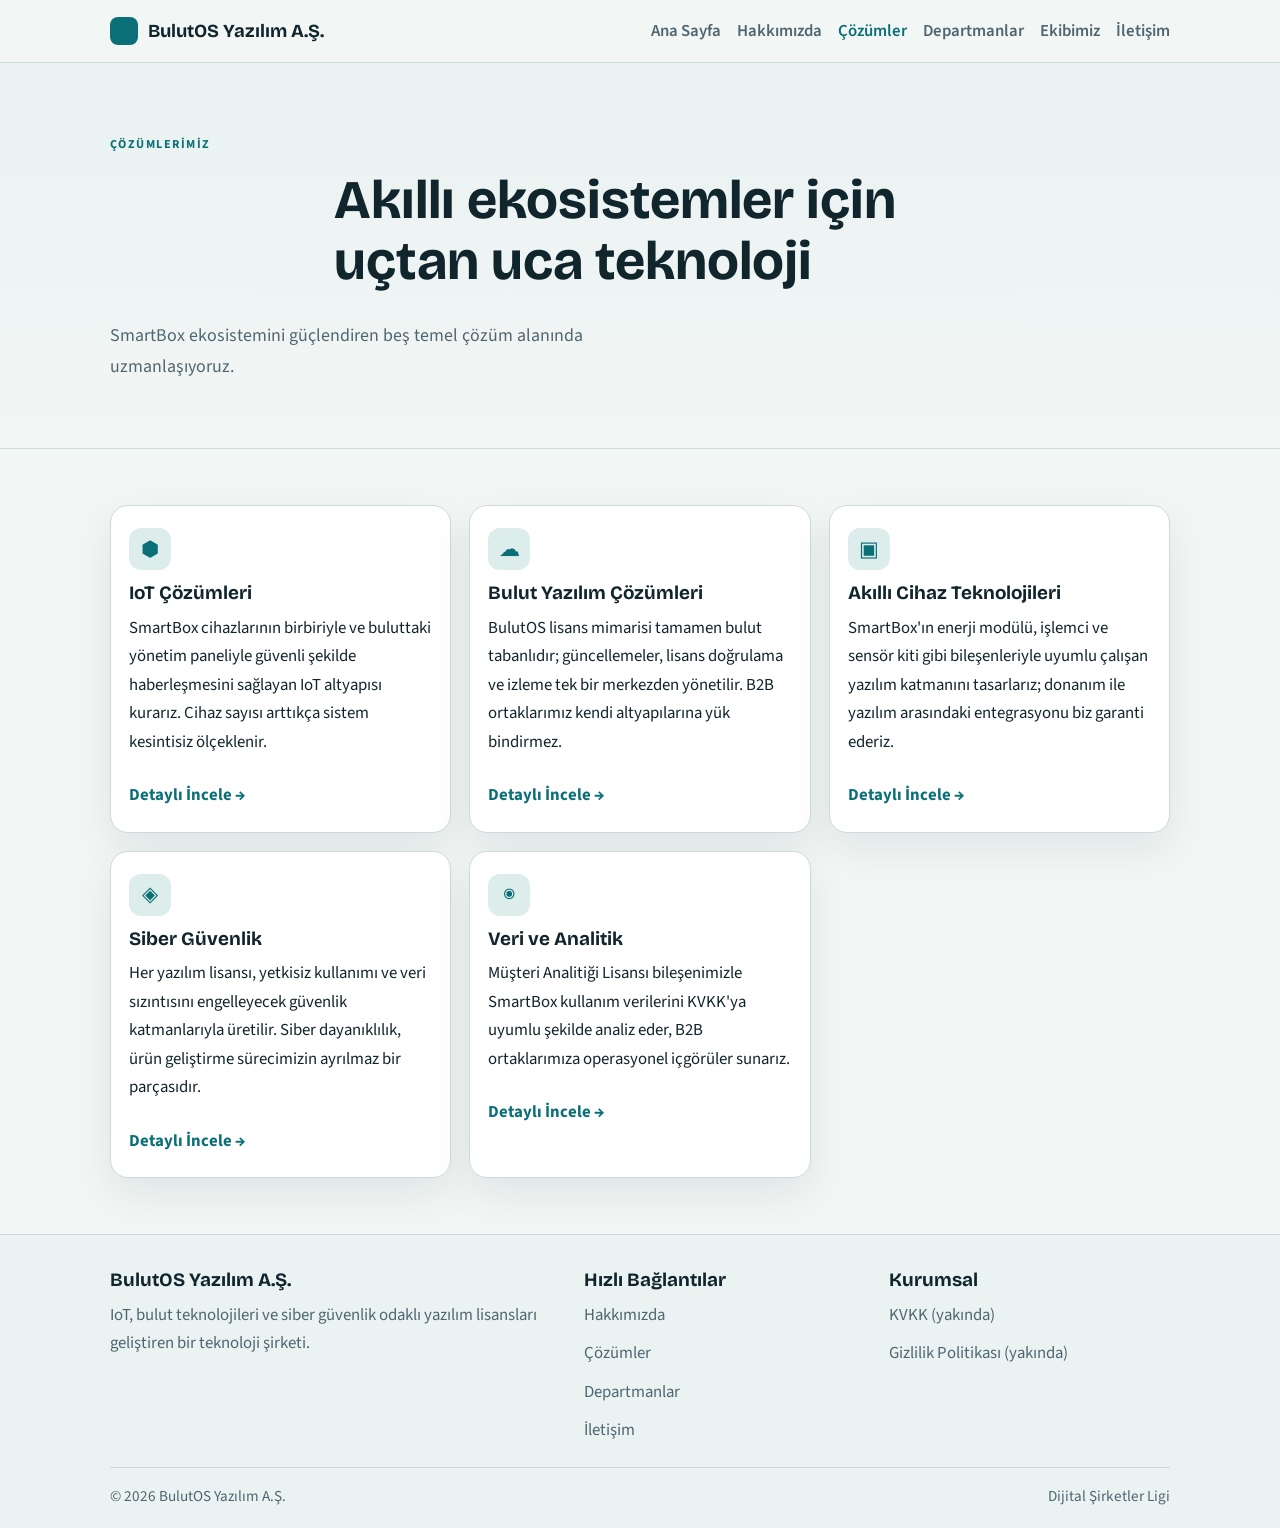
==== cozumler.html @ b8d219a8 "Coklu sayfa dosyalari eklendi" ====
<!DOCTYPE html>
<html lang="tr">
<head>
<meta charset="UTF-8">
<meta name="viewport" content="width=device-width, initial-scale=1">
<title>Çözümlerimiz — BulutOS Yazılım A.Ş.</title>
<link rel="icon" href="logo.png">
<link rel="preconnect" href="https://fonts.googleapis.com">
<link rel="preconnect" href="https://fonts.gstatic.com" crossorigin>
<link href="https://fonts.googleapis.com/css2?family=Bricolage+Grotesque:wght@600;700&family=Source+Sans+3:wght@400;600&display=swap" rel="stylesheet">
<link rel="stylesheet" href="style.css">
</head>
<body>
<header>
  <div class="wrap">
    <a class="logo" href="index.html"><img src="logo.png" alt="BulutOS logosu">BulutOS Yazılım A.Ş.</a>
    <nav class="main" id="mainNav" aria-label="Ana menü">
      <a href="index.html">Ana Sayfa</a>
      <a href="hakkimizda.html">Hakkımızda</a>
      <a href="cozumler.html" class="active">Çözümler</a>
      <a href="departmanlar.html">Departmanlar</a>
      <a href="ekip.html">Ekibimiz</a>
      <a href="iletisim.html">İletişim</a>
    </nav>
    <button class="burger" id="burgerBtn" aria-label="Menüyü aç" aria-expanded="false" aria-controls="mainNav">
      <span></span><span></span><span></span>
    </button>
  </div>
</header>

<main>
  <section class="page-hero">
    <div class="wrap">
      <p class="eyebrow">Çözümlerimiz</p>
      <h1>Akıllı ekosistemler için uçtan uca teknoloji</h1>
      <p class="section-intro">SmartBox ekosistemini güçlendiren beş temel çözüm alanında uzmanlaşıyoruz.</p>
    </div>
  </section>

  <section>
    <div class="wrap">
      <div class="grid grid-3">
        <div class="card">
          <div class="icon">⬢</div>
          <h3>IoT Çözümleri</h3>
          <p>SmartBox cihazlarının birbiriyle ve buluttaki yönetim paneliyle güvenli şekilde haberleşmesini sağlayan IoT altyapısı kurarız. Cihaz sayısı arttıkça sistem kesintisiz ölçeklenir.</p>
          <a class="more" href="iletisim.html">Detaylı İncele →</a>
        </div>
        <div class="card">
          <div class="icon">☁</div>
          <h3>Bulut Yazılım Çözümleri</h3>
          <p>BulutOS lisans mimarisi tamamen bulut tabanlıdır; güncellemeler, lisans doğrulama ve izleme tek bir merkezden yönetilir. B2B ortaklarımız kendi altyapılarına yük bindirmez.</p>
          <a class="more" href="iletisim.html">Detaylı İncele →</a>
        </div>
        <div class="card">
          <div class="icon">▣</div>
          <h3>Akıllı Cihaz Teknolojileri</h3>
          <p>SmartBox'ın enerji modülü, işlemci ve sensör kiti gibi bileşenleriyle uyumlu çalışan yazılım katmanını tasarlarız; donanım ile yazılım arasındaki entegrasyonu biz garanti ederiz.</p>
          <a class="more" href="iletisim.html">Detaylı İncele →</a>
        </div>
        <div class="card">
          <div class="icon">◈</div>
          <h3>Siber Güvenlik</h3>
          <p>Her yazılım lisansı, yetkisiz kullanımı ve veri sızıntısını engelleyecek güvenlik katmanlarıyla üretilir. Siber dayanıklılık, ürün geliştirme sürecimizin ayrılmaz bir parçasıdır.</p>
          <a class="more" href="iletisim.html">Detaylı İncele →</a>
        </div>
        <div class="card">
          <div class="icon">◉</div>
          <h3>Veri ve Analitik</h3>
          <p>Müşteri Analitiği Lisansı bileşenimizle SmartBox kullanım verilerini KVKK'ya uyumlu şekilde analiz eder, B2B ortaklarımıza operasyonel içgörüler sunarız.</p>
          <a class="more" href="iletisim.html">Detaylı İncele →</a>
        </div>
      </div>
    </div>
  </section>
</main>

<footer>
  <div class="wrap">
    <div class="foot-grid">
      <div>
        <h3>BulutOS Yazılım A.Ş.</h3>
        <p>IoT, bulut teknolojileri ve siber güvenlik odaklı yazılım lisansları geliştiren bir teknoloji şirketi.</p>
      </div>
      <div>
        <h3>Hızlı Bağlantılar</h3>
        <ul>
          <li><a href="hakkimizda.html">Hakkımızda</a></li>
          <li><a href="cozumler.html">Çözümler</a></li>
          <li><a href="departmanlar.html">Departmanlar</a></li>
          <li><a href="iletisim.html">İletişim</a></li>
        </ul>
      </div>
      <div>
        <h3>Kurumsal</h3>
        <ul>
          <li>KVKK (yakında)</li>
          <li>Gizlilik Politikası (yakında)</li>
        </ul>
      </div>
    </div>
    <div class="foot-bottom">
      <span>© 2026 BulutOS Yazılım A.Ş.</span>
      <span>Dijital Şirketler Ligi</span>
    </div>
  </div>
</footer>
<script src="script.js"></script>
</body>
</html>
---- style.css ----
:root {
  --paper: #f2f6f5;
  --ink: #11252d;
  --muted: #4f6670;
  --line: #cedad9;
  --teal: #0b6f78;
  --teal-soft: #dcedeb;
  --amber: #d9861a;
  --white: #ffffff;
  --shadow: 0 16px 40px rgba(17, 37, 45, 0.08);
  --head: "Bricolage Grotesque", "Trebuchet MS", sans-serif;
  --body: "Source Sans 3", "Segoe UI", Arial, sans-serif;
}

* { box-sizing: border-box; }
html { scroll-behavior: smooth; scroll-padding-top: 90px; }
body {
  margin: 0;
  background: var(--paper);
  color: var(--ink);
  font: 1.05rem/1.7 var(--body);
}
img { max-width: 100%; display: block; }
a { color: var(--teal); }
button, input, textarea, select { font: inherit; }
:focus-visible {
  outline: 3px solid var(--amber);
  outline-offset: 3px;
}

.wrap {
  max-width: 1100px;
  margin: 0 auto;
  padding: 0 20px;
}

header {
  position: sticky;
  top: 0;
  z-index: 20;
  background: rgba(242, 246, 245, 0.92);
  backdrop-filter: blur(10px);
  border-bottom: 1px solid var(--line);
}
header .wrap {
  min-height: 62px;
  display: flex;
  align-items: center;
  justify-content: space-between;
  gap: 14px;
}

.logo {
  display: inline-flex;
  align-items: center;
  gap: 10px;
  font: 700 1.15rem/1 var(--head);
  color: var(--ink);
  text-decoration: none;
}
.logo img {
  width: 28px;
  height: 28px;
  border-radius: 8px;
}

.main {
  display: flex;
  align-items: center;
  flex-wrap: wrap;
  gap: 16px;
}
.main a {
  text-decoration: none;
  color: var(--muted);
  font-weight: 600;
  transition: color .2s ease;
}
.main a:hover,
.main a.active {
  color: var(--teal);
}

.burger {
  display: none;
  width: 46px;
  height: 46px;
  border: 1px solid var(--line);
  border-radius: 12px;
  background: var(--white);
  padding: 10px 8px;
  cursor: pointer;
}
.burger span {
  display: block;
  width: 100%;
  height: 2px;
  background: var(--ink);
  margin: 5px 0;
  border-radius: 999px;
}

main { overflow: hidden; }
section {
  padding: 56px 0;
  border-top: 1px solid var(--line);
}
.hero {
  border-top: 0;
  text-align: center;
  padding: 54px 0 48px;
}
.hero-logo {
  width: 72px;
  height: 72px;
  margin: 0 auto 20px;
  border-radius: 18px;
}
.page-hero {
  padding: 72px 0 48px;
  border-top: 0;
  background: linear-gradient(180deg, rgba(220, 237, 235, 0.4), rgba(242, 246, 245, 0));
}
.eyebrow {
  margin: 0 0 14px;
  color: var(--teal);
  font-weight: 700;
  letter-spacing: 0.12em;
  text-transform: uppercase;
  font-size: 0.76rem;
}

h1, h2, h3 {
  margin: 0 0 0.55em;
  line-height: 1.12;
  font-family: var(--head);
}
h1 {
  font-size: clamp(2.2rem, 5vw, 3.4rem);
  max-width: 18ch;
  margin-inline: auto;
}
h2 {
  font-size: clamp(1.7rem, 2.7vw, 2.4rem);
}
h3 {
  font-size: 1.18rem;
}
p {
  margin: 0 0 1em;
  max-width: 70ch;
}
.lead {
  font-size: 1.2rem;
  color: var(--muted);
  max-width: 620px;
  margin: 0 auto 1.5em;
}
.section-intro {
  font-size: 1.12rem;
  max-width: 62ch;
  color: var(--muted);
}
.btn-row {
  display: flex;
  gap: 14px;
  justify-content: center;
  flex-wrap: wrap;
}
.btn {
  display: inline-flex;
  align-items: center;
  justify-content: center;
  min-height: 48px;
  padding: 0 22px;
  border-radius: 999px;
  text-decoration: none;
  font-weight: 700;
  border: 1px solid transparent;
}
.btn-primary {
  background: var(--teal);
  color: var(--white);
}
.btn-ghost {
  background: transparent;
  border-color: var(--line);
  color: var(--ink);
}

.grid {
  display: grid;
  gap: 18px;
}
.grid-4 {
  grid-template-columns: repeat(4, minmax(0, 1fr));
}
.grid-3 {
  grid-template-columns: repeat(3, minmax(0, 1fr));
}
.card {
  background: var(--white);
  border: 1px solid var(--line);
  border-radius: 18px;
  box-shadow: var(--shadow);
  padding: 22px 18px;
}
.icon {
  width: 42px;
  height: 42px;
  border-radius: 12px;
  display: grid;
  place-items: center;
  background: var(--teal-soft);
  color: var(--teal);
  font-size: 1.3rem;
  margin-bottom: 12px;
}
.more {
  display: inline-block;
  margin-top: 8px;
  font-weight: 700;
  text-decoration: none;
}
.values {
  margin-top: 26px;
  display: grid;
  grid-template-columns: repeat(2, minmax(0, 1fr));
  gap: 18px;
}
.values > div {
  background: var(--white);
  border: 1px solid var(--line);
  border-radius: 18px;
  padding: 22px 18px;
  box-shadow: var(--shadow);
}
.team-placeholder {
  background: var(--white);
  border: 1px dashed var(--line);
  border-radius: 18px;
  color: var(--muted);
  font-size: 1.05rem;
  padding: 28px 22px;
}

.dept-card {
  padding: 20px 18px;
  display: flex;
  align-items: flex-end;
  justify-content: space-between;
  gap: 12px;
  min-height: 160px;
}
.meta { width: 100%; }
.mgr {
  margin: 0;
  color: var(--teal);
  font-weight: 700;
  font-size: 1.05rem;
}
.count {
  display: inline-flex;
  align-items: center;
  background: var(--teal-soft);
  color: var(--teal);
  padding: 8px 10px;
  border-radius: 999px;
  font-size: 0.84rem;
  font-weight: 700;
  white-space: nowrap;
}

.contact-wrap {
  display: grid;
  grid-template-columns: 1fr 1.25fr;
  gap: 22px;
}
.contact-info,
.contact {
  background: var(--white);
  border: 1px solid var(--line);
  border-radius: 18px;
  box-shadow: var(--shadow);
  padding: 22px 18px;
}
.contact-info p {
  margin: 0 0 16px;
  color: var(--ink);
}
.contact-info strong {
  display: block;
  margin-bottom: 4px;
  color: var(--teal);
}
.contact {
  display: grid;
  gap: 12px;
}
.contact label {
  font-weight: 700;
  color: var(--ink);
}
.contact input,
.contact textarea {
  width: 100%;
  border: 1px solid var(--line);
  border-radius: 12px;
  background: #f8fbfb;
  padding: 12px 14px;
  font: inherit;
  color: var(--ink);
}
.contact textarea {
  min-height: 150px;
  resize: vertical;
}
.form-note {
  margin: 0;
  color: var(--muted);
  font-size: 0.9rem;
}

footer {
  background: #eaf3f2;
  border-top: 1px solid var(--line);
  padding: 34px 0 18px;
}
.foot-grid {
  display: grid;
  grid-template-columns: 1.6fr 1fr 1fr;
  gap: 24px;
  margin-bottom: 22px;
}
.foot-grid h3 {
  margin-bottom: 10px;
}
.foot-grid p,
.foot-grid li,
.foot-grid a {
  color: var(--muted);
  text-decoration: none;
}
.foot-grid ul {
  list-style: none;
  padding: 0;
  margin: 0;
  display: grid;
  gap: 10px;
}
.foot-bottom {
  display: flex;
  justify-content: space-between;
  gap: 12px;
  padding-top: 16px;
  border-top: 1px solid var(--line);
  color: var(--muted);
  font-size: 0.95rem;
}

@media (max-width: 920px) {
  .grid-4,
  .grid-3,
  .contact-wrap {
    grid-template-columns: repeat(2, minmax(0, 1fr));
  }
  .foot-grid {
    grid-template-columns: 1fr 1fr;
  }
}

@media (max-width: 700px) {
  .burger {
    display: inline-block;
  }
  .main {
    position: absolute;
    top: 100%;
    left: 20px;
    right: 20px;
    display: none;
    flex-direction: column;
    align-items: flex-start;
    background: var(--white);
    border: 1px solid var(--line);
    border-radius: 14px;
    padding: 16px;
    box-shadow: var(--shadow);
  }
  .main.is-open {
    display: flex;
  }
  .grid-4,
  .grid-3,
  .contact-wrap,
  .values,
  .foot-grid {
    grid-template-columns: 1fr;
  }
  .foot-bottom {
    flex-direction: column;
  }
}

@media (prefers-reduced-motion: reduce) {
  html { scroll-behavior: auto; }
}
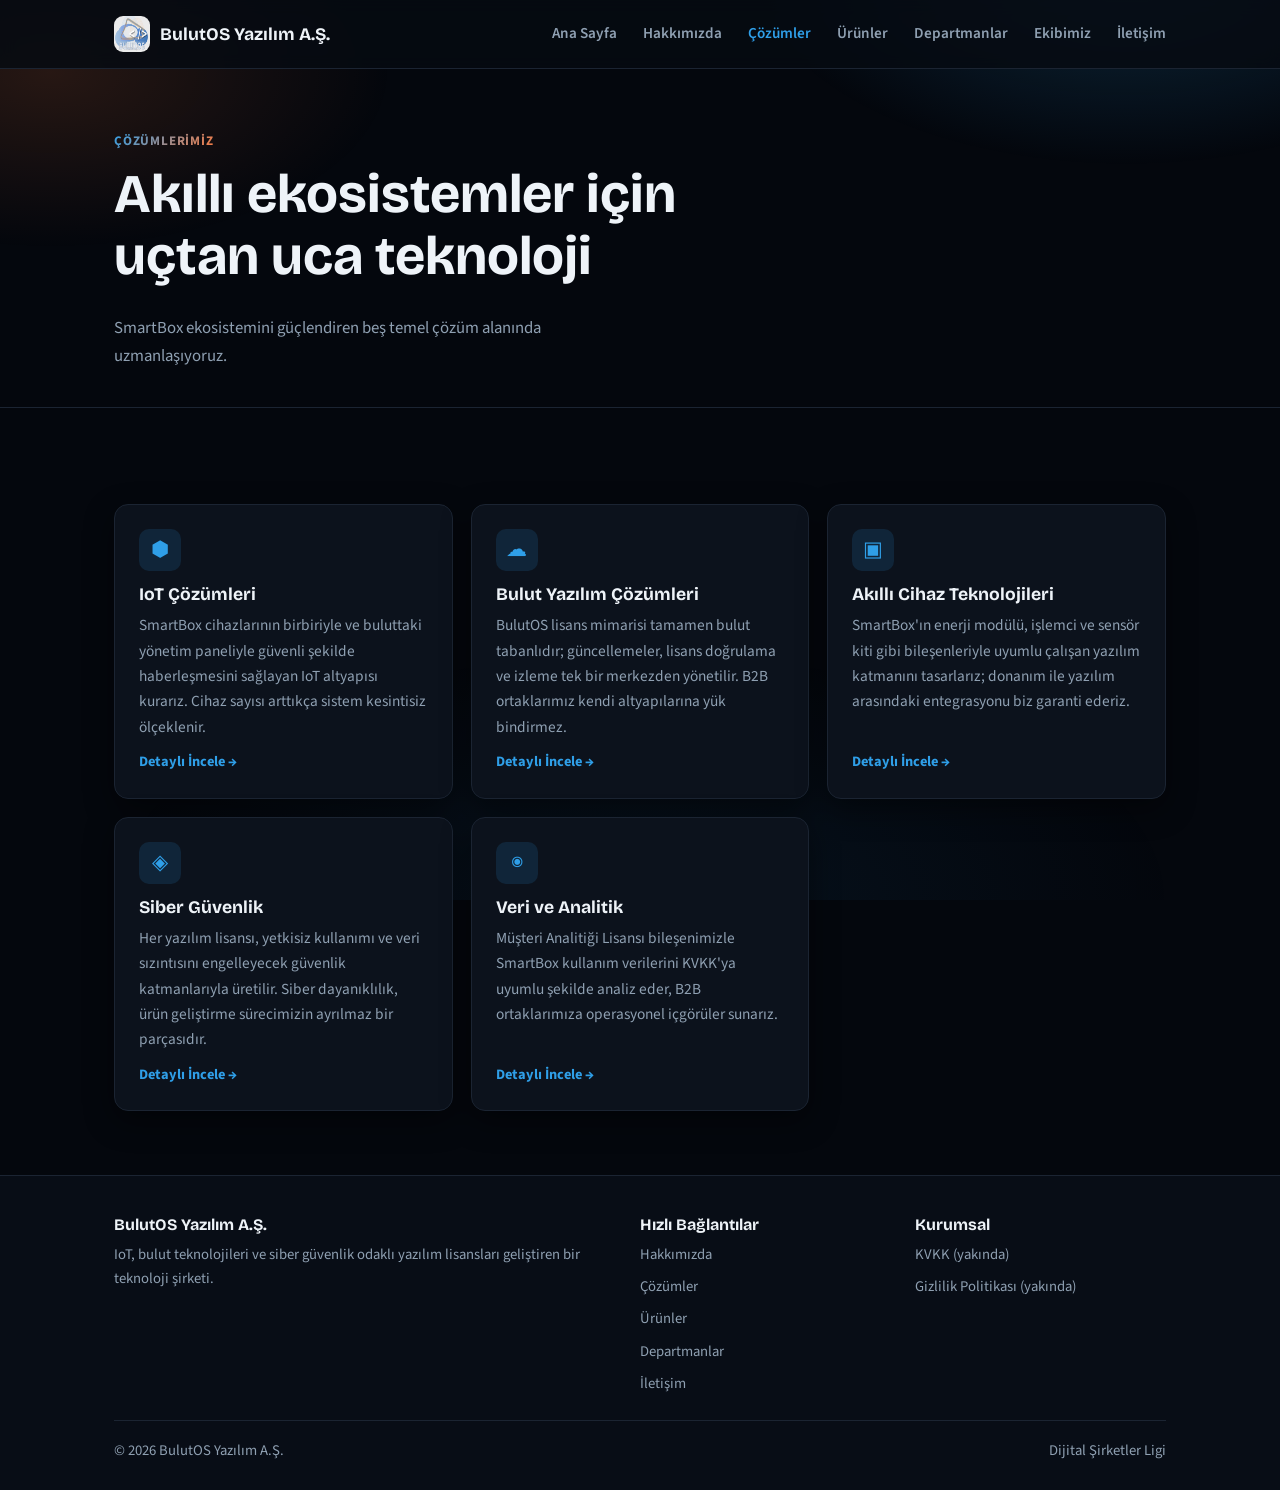
==== commit 388c1be3: "Coklu sayfa dosyalari eklendi" ====
--- a/cozumler.html
+++ b/cozumler.html
@@ -18,6 +18,7 @@
       <a href="index.html">Ana Sayfa</a>
       <a href="hakkimizda.html">Hakkımızda</a>
       <a href="cozumler.html" class="active">Çözümler</a>
+      <a href="urunler.html">Ürünler</a>
       <a href="departmanlar.html">Departmanlar</a>
       <a href="ekip.html">Ekibimiz</a>
       <a href="iletisim.html">İletişim</a>
@@ -87,6 +88,7 @@
         <ul>
           <li><a href="hakkimizda.html">Hakkımızda</a></li>
           <li><a href="cozumler.html">Çözümler</a></li>
+          <li><a href="urunler.html">Ürünler</a></li>
           <li><a href="departmanlar.html">Departmanlar</a></li>
           <li><a href="iletisim.html">İletişim</a></li>
         </ul>
--- a/style.css
+++ b/style.css
@@ -1,407 +1,131 @@
-:root {
-  --paper: #f2f6f5;
-  --ink: #11252d;
-  --muted: #4f6670;
-  --line: #cedad9;
-  --teal: #0b6f78;
-  --teal-soft: #dcedeb;
-  --amber: #d9861a;
-  --white: #ffffff;
-  --shadow: 0 16px 40px rgba(17, 37, 45, 0.08);
-  --head: "Bricolage Grotesque", "Trebuchet MS", sans-serif;
-  --body: "Source Sans 3", "Segoe UI", Arial, sans-serif;
+:root{
+  --bg:#04070d; --bg-soft:#080d16; --card:#0c121c; --line:#1b2432;
+  --ink:#eef3f8; --muted:#8fa0b2;
+  --blue:#2f9fe8; --orange:#ff7a3c;
+  --grad:linear-gradient(135deg,var(--blue),var(--orange));
+  --head:"Bricolage Grotesque","Trebuchet MS",sans-serif;
+  --body:"Source Sans 3","Segoe UI",Arial,sans-serif;
+  --shadow:0 10px 30px rgba(0,0,0,.45);
+}
+*{box-sizing:border-box}
+html{scroll-behavior:smooth}
+body{margin:0;background:var(--bg);color:var(--ink);font:1.05rem/1.65 var(--body)}
+a{color:var(--blue)}
+:focus-visible{outline:3px solid var(--orange);outline-offset:2px}
+.wrap{max-width:1100px;margin:0 auto;padding:0 24px}
+img,svg{max-width:100%}
+
+/* background glow */
+body::before{
+  content:"";position:fixed;inset:0;z-index:-1;
+  background:
+    radial-gradient(42% 32% at 88% -4%, rgba(47,159,232,.22), transparent 70%),
+    radial-gradient(38% 28% at 4% 8%, rgba(255,122,60,.14), transparent 70%),
+    radial-gradient(60% 40% at 50% 100%, rgba(47,159,232,.08), transparent 70%);
 }
 
-* { box-sizing: border-box; }
-html { scroll-behavior: smooth; scroll-padding-top: 90px; }
-body {
-  margin: 0;
-  background: var(--paper);
-  color: var(--ink);
-  font: 1.05rem/1.7 var(--body);
-}
-img { max-width: 100%; display: block; }
-a { color: var(--teal); }
-button, input, textarea, select { font: inherit; }
-:focus-visible {
-  outline: 3px solid var(--amber);
-  outline-offset: 3px;
+/* header */
+header{position:sticky;top:0;background:rgba(7,11,18,.85);backdrop-filter:blur(8px);border-bottom:1px solid var(--line);z-index:20}
+header .wrap{display:flex;align-items:center;justify-content:space-between;min-height:68px}
+.logo{display:flex;align-items:center;gap:10px;text-decoration:none;color:var(--ink);font:700 1.1rem var(--head)}
+.logo img{width:36px;height:36px;border-radius:9px;display:block}
+nav.main{display:flex;gap:26px}
+nav.main a{text-decoration:none;color:var(--muted);font-weight:600;font-size:.95rem;transition:color .15s}
+nav.main a:hover,nav.main a.active{color:var(--blue)}
+.burger{display:none;background:none;border:1px solid var(--line);border-radius:8px;width:42px;height:42px;cursor:pointer;flex-direction:column;align-items:center;justify-content:center;gap:4px}
+.burger span{display:block;width:20px;height:2px;background:var(--ink)}
+@media(max-width:860px){
+  nav.main{position:absolute;top:68px;left:0;right:0;background:var(--bg-soft);border-bottom:1px solid var(--line);flex-direction:column;padding:10px 24px 18px;gap:14px;display:none;box-shadow:var(--shadow)}
+  nav.main.open{display:flex}
+  .burger{display:flex}
 }
 
-.wrap {
-  max-width: 1100px;
-  margin: 0 auto;
-  padding: 0 20px;
+/* type & layout */
+h1,h2,h3{font-family:var(--head);line-height:1.15;margin:0 0 .5em}
+h1{font-size:clamp(2.1rem,5vw,3.4rem);max-width:19ch}
+h2{font-size:clamp(1.5rem,3vw,2.1rem)}
+h3{font-size:1.1rem}
+p{margin:0 0 1em;max-width:68ch}
+section{padding:64px 0;border-top:1px solid var(--line)}
+.page-hero{border-top:0;padding:58px 0 20px}
+.eyebrow{display:inline-block;background:var(--grad);-webkit-background-clip:text;background-clip:text;color:transparent;font-weight:700;font-size:.82rem;letter-spacing:.06em;text-transform:uppercase;margin-bottom:10px}
+.section-intro{max-width:62ch;color:var(--muted)}
+
+/* hero (home) */
+.hero{border-top:0;padding:90px 0 70px;text-align:left}
+.hero-logo{width:120px;height:120px;border-radius:26px;box-shadow:var(--shadow);margin-bottom:28px}
+.hero .lead{font-size:1.2rem;color:var(--muted);max-width:60ch}
+.btn-row{display:flex;gap:14px;flex-wrap:wrap;margin-top:28px}
+.btn{display:inline-block;padding:13px 24px;border-radius:9px;font-weight:700;text-decoration:none;font-size:.98rem;transition:transform .15s,box-shadow .15s;border:0;cursor:pointer}
+.btn-primary{background:var(--grad);color:#0a0e15;box-shadow:var(--shadow)}
+.btn-primary:hover{transform:translateY(-1px);filter:brightness(1.08)}
+.btn-ghost{background:transparent;color:var(--ink);border:1px solid var(--line)}
+.btn-ghost:hover{border-color:var(--blue);color:var(--blue)}
+
+/* cards grid */
+.grid{display:grid;gap:18px;margin-top:32px;align-items:stretch}
+.grid-2{grid-template-columns:repeat(2,1fr)}
+.grid-3{grid-template-columns:repeat(3,1fr)}
+.grid-4{grid-template-columns:repeat(4,1fr)}
+.card{background:var(--card);border:1px solid var(--line);border-radius:14px;padding:24px;box-shadow:var(--shadow);transition:transform .15s,border-color .15s;display:flex;flex-direction:column;height:100%}
+.card:hover{transform:translateY(-3px);border-color:var(--blue)}
+.icon{width:42px;height:42px;border-radius:10px;background:rgba(47,159,232,.14);color:var(--blue);display:flex;align-items:center;justify-content:center;font-size:1.3rem;margin-bottom:14px;flex:none}
+.card h3{margin-bottom:8px}
+.card p{font-size:.96rem;color:var(--muted);margin-bottom:10px;flex:1}
+.card .more,.card .tag{margin-top:auto}
+.card .more{font-size:.9rem;font-weight:700;text-decoration:none;align-self:flex-start}
+.tag{display:inline-block;background:rgba(47,159,232,.14);color:var(--blue);font-weight:700;font-size:.78rem;letter-spacing:.03em;text-transform:uppercase;padding:4px 10px;border-radius:999px;margin-bottom:12px;align-self:flex-start}
+
+/* values */
+.values{display:grid;grid-template-columns:repeat(4,1fr);gap:16px;margin-top:32px}
+.values div{border-left:3px solid var(--blue);padding-left:14px}
+.values h3{font-size:1rem;margin-bottom:4px}
+.values p{font-size:.93rem;color:var(--muted);margin:0}
+
+/* departments */
+.count{align-self:flex-start;flex:none;background:rgba(255,122,60,.14);color:var(--orange);font-weight:700;font-size:.82rem;padding:5px 10px;border-radius:999px;white-space:nowrap;margin-top:auto}
+
+/* team */
+.team-card{text-align:left}
+.avatar{width:52px;height:52px;border-radius:50%;background:var(--grad);color:#04070d;font-weight:700;font-size:1.1rem;display:flex;align-items:center;justify-content:center;margin-bottom:14px;flex:none}
+.team-card .roles{list-style:none;padding:0;margin:0;display:grid;gap:6px;font-size:.92rem;color:var(--muted)}
+.team-card .roles li::before{content:"— ";color:var(--blue)}
+.team-placeholder{background:var(--card);border:1px dashed var(--line);border-radius:14px;padding:34px;text-align:center;color:var(--muted);margin-top:28px}
+
+/* why us (home) */
+.why .grid-4 .card{background:rgba(255,255,255,.03)}
+
+/* contact */
+.contact-wrap{display:grid;grid-template-columns:1fr 1.3fr;gap:36px;margin-top:28px}
+.contact-info strong{display:block;font-size:.82rem;text-transform:uppercase;letter-spacing:.04em;color:var(--muted);margin-bottom:2px}
+form.contact{background:var(--card);border:1px solid var(--line);border-radius:14px;padding:26px;box-shadow:var(--shadow)}
+form.contact label{display:block;font-weight:600;font-size:.9rem;margin:14px 0 6px}
+form.contact label:first-child{margin-top:0}
+form.contact input,form.contact textarea{width:100%;padding:11px 12px;border:1px solid var(--line);border-radius:8px;font:inherit;background:var(--bg-soft);color:var(--ink)}
+form.contact textarea{min-height:110px;resize:vertical}
+form.contact .btn{margin-top:18px}
+.form-note{font-size:.82rem;color:var(--muted);margin-top:10px}
+
+/* footer */
+footer{border-top:1px solid var(--line);padding:40px 0 26px;color:var(--muted);font-size:.92rem;background:var(--bg-soft)}
+.foot-grid{display:grid;grid-template-columns:2fr 1fr 1fr;gap:24px;margin-bottom:24px}
+.foot-grid h3{font-size:1rem;color:var(--ink)}
+.foot-grid ul{list-style:none;padding:0;margin:0;display:grid;gap:8px}
+.foot-grid a{color:var(--muted);text-decoration:none;font-size:.92rem}
+.foot-grid a:hover{color:var(--blue)}
+.foot-bottom{border-top:1px solid var(--line);padding-top:18px;display:flex;justify-content:space-between;flex-wrap:wrap;gap:10px}
+
+@media(max-width:900px){
+  .grid-3,.grid-4{grid-template-columns:repeat(2,1fr)}
+  .values{grid-template-columns:repeat(2,1fr)}
+  .contact-wrap{grid-template-columns:1fr}
+  .foot-grid{grid-template-columns:1fr 1fr}
 }
-
-header {
-  position: sticky;
-  top: 0;
-  z-index: 20;
-  background: rgba(242, 246, 245, 0.92);
-  backdrop-filter: blur(10px);
-  border-bottom: 1px solid var(--line);
+@media(max-width:640px){
+  .grid-2{grid-template-columns:1fr}
 }
-header .wrap {
-  min-height: 62px;
-  display: flex;
-  align-items: center;
-  justify-content: space-between;
-  gap: 14px;
+@media(max-width:560px){
+  .grid-3,.grid-4,.values{grid-template-columns:1fr}
+  .foot-grid{grid-template-columns:1fr}
 }
-
-.logo {
-  display: inline-flex;
-  align-items: center;
-  gap: 10px;
-  font: 700 1.15rem/1 var(--head);
-  color: var(--ink);
-  text-decoration: none;
-}
-.logo img {
-  width: 28px;
-  height: 28px;
-  border-radius: 8px;
-}
-
-.main {
-  display: flex;
-  align-items: center;
-  flex-wrap: wrap;
-  gap: 16px;
-}
-.main a {
-  text-decoration: none;
-  color: var(--muted);
-  font-weight: 600;
-  transition: color .2s ease;
-}
-.main a:hover,
-.main a.active {
-  color: var(--teal);
-}
-
-.burger {
-  display: none;
-  width: 46px;
-  height: 46px;
-  border: 1px solid var(--line);
-  border-radius: 12px;
-  background: var(--white);
-  padding: 10px 8px;
-  cursor: pointer;
-}
-.burger span {
-  display: block;
-  width: 100%;
-  height: 2px;
-  background: var(--ink);
-  margin: 5px 0;
-  border-radius: 999px;
-}
-
-main { overflow: hidden; }
-section {
-  padding: 56px 0;
-  border-top: 1px solid var(--line);
-}
-.hero {
-  border-top: 0;
-  text-align: center;
-  padding: 54px 0 48px;
-}
-.hero-logo {
-  width: 72px;
-  height: 72px;
-  margin: 0 auto 20px;
-  border-radius: 18px;
-}
-.page-hero {
-  padding: 72px 0 48px;
-  border-top: 0;
-  background: linear-gradient(180deg, rgba(220, 237, 235, 0.4), rgba(242, 246, 245, 0));
-}
-.eyebrow {
-  margin: 0 0 14px;
-  color: var(--teal);
-  font-weight: 700;
-  letter-spacing: 0.12em;
-  text-transform: uppercase;
-  font-size: 0.76rem;
-}
-
-h1, h2, h3 {
-  margin: 0 0 0.55em;
-  line-height: 1.12;
-  font-family: var(--head);
-}
-h1 {
-  font-size: clamp(2.2rem, 5vw, 3.4rem);
-  max-width: 18ch;
-  margin-inline: auto;
-}
-h2 {
-  font-size: clamp(1.7rem, 2.7vw, 2.4rem);
-}
-h3 {
-  font-size: 1.18rem;
-}
-p {
-  margin: 0 0 1em;
-  max-width: 70ch;
-}
-.lead {
-  font-size: 1.2rem;
-  color: var(--muted);
-  max-width: 620px;
-  margin: 0 auto 1.5em;
-}
-.section-intro {
-  font-size: 1.12rem;
-  max-width: 62ch;
-  color: var(--muted);
-}
-.btn-row {
-  display: flex;
-  gap: 14px;
-  justify-content: center;
-  flex-wrap: wrap;
-}
-.btn {
-  display: inline-flex;
-  align-items: center;
-  justify-content: center;
-  min-height: 48px;
-  padding: 0 22px;
-  border-radius: 999px;
-  text-decoration: none;
-  font-weight: 700;
-  border: 1px solid transparent;
-}
-.btn-primary {
-  background: var(--teal);
-  color: var(--white);
-}
-.btn-ghost {
-  background: transparent;
-  border-color: var(--line);
-  color: var(--ink);
-}
-
-.grid {
-  display: grid;
-  gap: 18px;
-}
-.grid-4 {
-  grid-template-columns: repeat(4, minmax(0, 1fr));
-}
-.grid-3 {
-  grid-template-columns: repeat(3, minmax(0, 1fr));
-}
-.card {
-  background: var(--white);
-  border: 1px solid var(--line);
-  border-radius: 18px;
-  box-shadow: var(--shadow);
-  padding: 22px 18px;
-}
-.icon {
-  width: 42px;
-  height: 42px;
-  border-radius: 12px;
-  display: grid;
-  place-items: center;
-  background: var(--teal-soft);
-  color: var(--teal);
-  font-size: 1.3rem;
-  margin-bottom: 12px;
-}
-.more {
-  display: inline-block;
-  margin-top: 8px;
-  font-weight: 700;
-  text-decoration: none;
-}
-.values {
-  margin-top: 26px;
-  display: grid;
-  grid-template-columns: repeat(2, minmax(0, 1fr));
-  gap: 18px;
-}
-.values > div {
-  background: var(--white);
-  border: 1px solid var(--line);
-  border-radius: 18px;
-  padding: 22px 18px;
-  box-shadow: var(--shadow);
-}
-.team-placeholder {
-  background: var(--white);
-  border: 1px dashed var(--line);
-  border-radius: 18px;
-  color: var(--muted);
-  font-size: 1.05rem;
-  padding: 28px 22px;
-}
-
-.dept-card {
-  padding: 20px 18px;
-  display: flex;
-  align-items: flex-end;
-  justify-content: space-between;
-  gap: 12px;
-  min-height: 160px;
-}
-.meta { width: 100%; }
-.mgr {
-  margin: 0;
-  color: var(--teal);
-  font-weight: 700;
-  font-size: 1.05rem;
-}
-.count {
-  display: inline-flex;
-  align-items: center;
-  background: var(--teal-soft);
-  color: var(--teal);
-  padding: 8px 10px;
-  border-radius: 999px;
-  font-size: 0.84rem;
-  font-weight: 700;
-  white-space: nowrap;
-}
-
-.contact-wrap {
-  display: grid;
-  grid-template-columns: 1fr 1.25fr;
-  gap: 22px;
-}
-.contact-info,
-.contact {
-  background: var(--white);
-  border: 1px solid var(--line);
-  border-radius: 18px;
-  box-shadow: var(--shadow);
-  padding: 22px 18px;
-}
-.contact-info p {
-  margin: 0 0 16px;
-  color: var(--ink);
-}
-.contact-info strong {
-  display: block;
-  margin-bottom: 4px;
-  color: var(--teal);
-}
-.contact {
-  display: grid;
-  gap: 12px;
-}
-.contact label {
-  font-weight: 700;
-  color: var(--ink);
-}
-.contact input,
-.contact textarea {
-  width: 100%;
-  border: 1px solid var(--line);
-  border-radius: 12px;
-  background: #f8fbfb;
-  padding: 12px 14px;
-  font: inherit;
-  color: var(--ink);
-}
-.contact textarea {
-  min-height: 150px;
-  resize: vertical;
-}
-.form-note {
-  margin: 0;
-  color: var(--muted);
-  font-size: 0.9rem;
-}
-
-footer {
-  background: #eaf3f2;
-  border-top: 1px solid var(--line);
-  padding: 34px 0 18px;
-}
-.foot-grid {
-  display: grid;
-  grid-template-columns: 1.6fr 1fr 1fr;
-  gap: 24px;
-  margin-bottom: 22px;
-}
-.foot-grid h3 {
-  margin-bottom: 10px;
-}
-.foot-grid p,
-.foot-grid li,
-.foot-grid a {
-  color: var(--muted);
-  text-decoration: none;
-}
-.foot-grid ul {
-  list-style: none;
-  padding: 0;
-  margin: 0;
-  display: grid;
-  gap: 10px;
-}
-.foot-bottom {
-  display: flex;
-  justify-content: space-between;
-  gap: 12px;
-  padding-top: 16px;
-  border-top: 1px solid var(--line);
-  color: var(--muted);
-  font-size: 0.95rem;
-}
-
-@media (max-width: 920px) {
-  .grid-4,
-  .grid-3,
-  .contact-wrap {
-    grid-template-columns: repeat(2, minmax(0, 1fr));
-  }
-  .foot-grid {
-    grid-template-columns: 1fr 1fr;
-  }
-}
-
-@media (max-width: 700px) {
-  .burger {
-    display: inline-block;
-  }
-  .main {
-    position: absolute;
-    top: 100%;
-    left: 20px;
-    right: 20px;
-    display: none;
-    flex-direction: column;
-    align-items: flex-start;
-    background: var(--white);
-    border: 1px solid var(--line);
-    border-radius: 14px;
-    padding: 16px;
-    box-shadow: var(--shadow);
-  }
-  .main.is-open {
-    display: flex;
-  }
-  .grid-4,
-  .grid-3,
-  .contact-wrap,
-  .values,
-  .foot-grid {
-    grid-template-columns: 1fr;
-  }
-  .foot-bottom {
-    flex-direction: column;
-  }
-}
-
-@media (prefers-reduced-motion: reduce) {
-  html { scroll-behavior: auto; }
-}
+@media(prefers-reduced-motion:reduce){html{scroll-behavior:auto}.card{transition:none}}
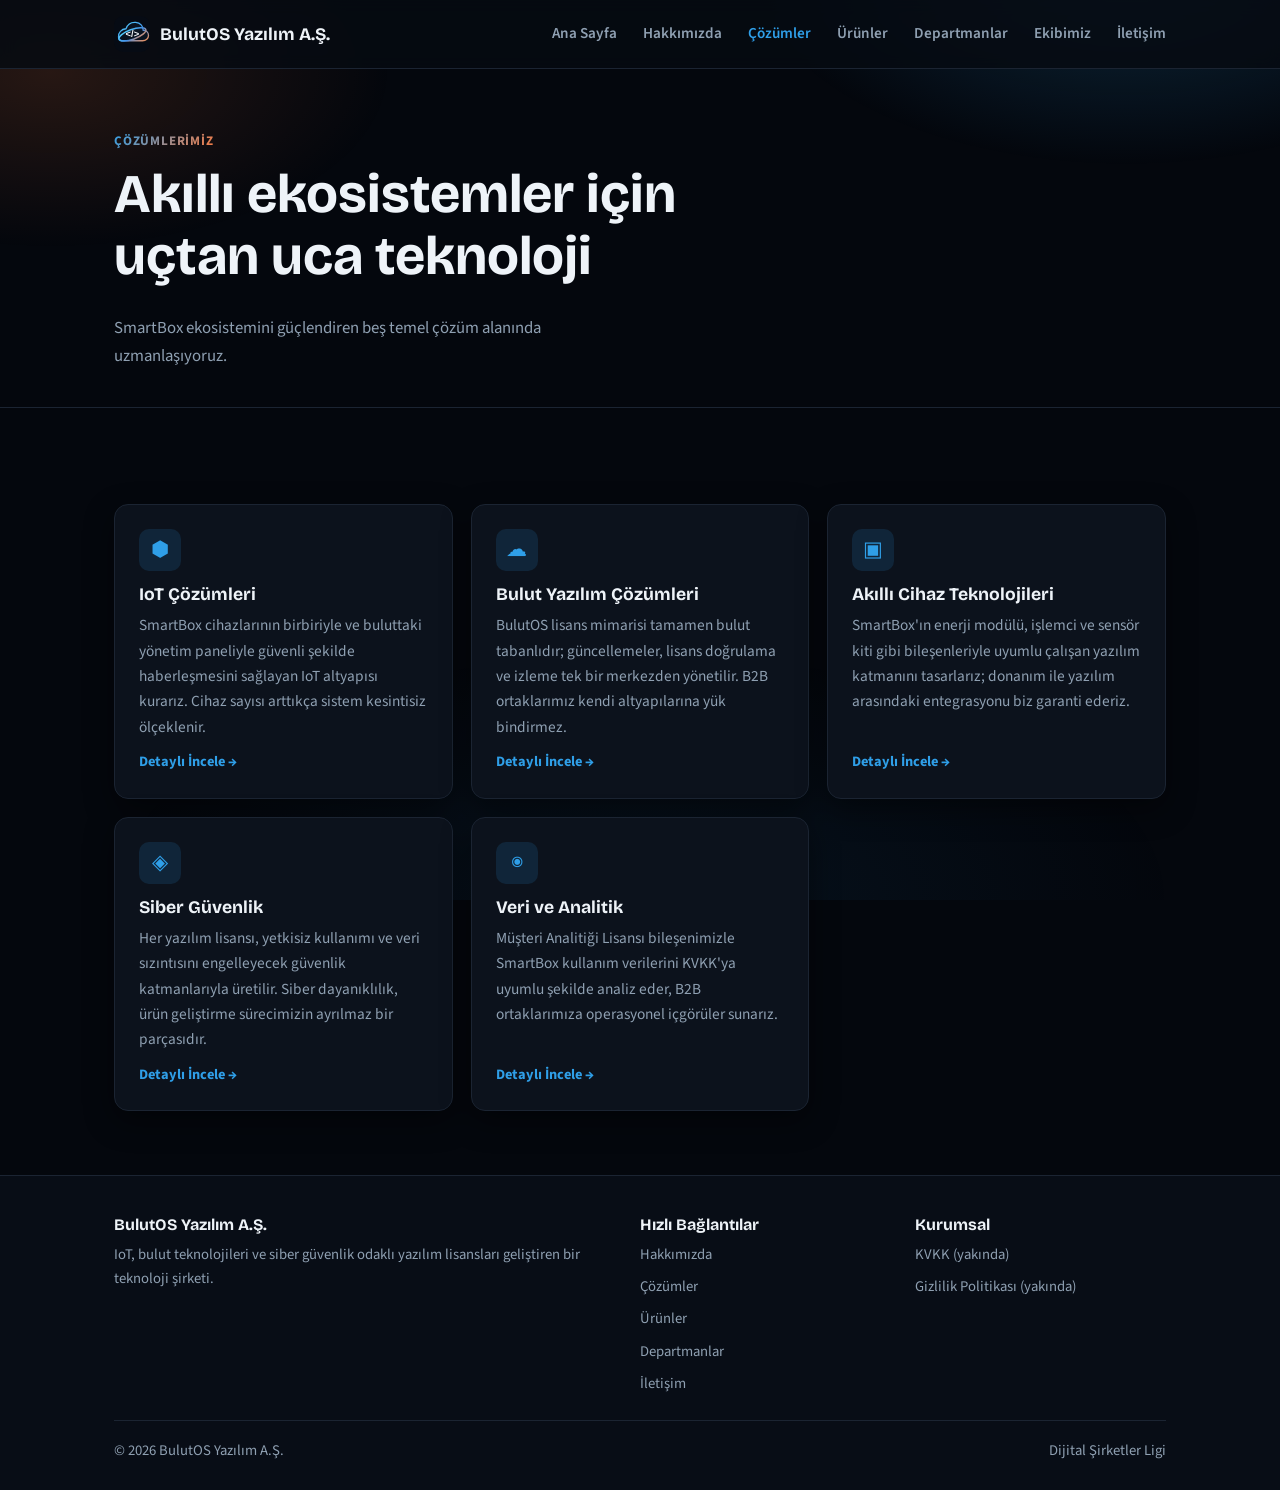
==== commit cf3bea15: "Logo görsellerini güncelle" ====
--- a/cozumler.html
+++ b/cozumler.html
@@ -4,7 +4,7 @@
 <meta charset="UTF-8">
 <meta name="viewport" content="width=device-width, initial-scale=1">
 <title>Çözümlerimiz — BulutOS Yazılım A.Ş.</title>
-<link rel="icon" href="logo.png">
+<link rel="icon" href="brand-mark.svg" type="image/svg+xml">
 <link rel="preconnect" href="https://fonts.googleapis.com">
 <link rel="preconnect" href="https://fonts.gstatic.com" crossorigin>
 <link href="https://fonts.googleapis.com/css2?family=Bricolage+Grotesque:wght@600;700&family=Source+Sans+3:wght@400;600&display=swap" rel="stylesheet">
@@ -13,7 +13,7 @@
 <body>
 <header>
   <div class="wrap">
-    <a class="logo" href="index.html"><img src="logo.png" alt="BulutOS logosu">BulutOS Yazılım A.Ş.</a>
+    <a class="logo" href="index.html"><img src="brand-mark.svg" alt="BulutOS logosu">BulutOS Yazılım A.Ş.</a>
     <nav class="main" id="mainNav" aria-label="Ana menü">
       <a href="index.html">Ana Sayfa</a>
       <a href="hakkimizda.html">Hakkımızda</a>
--- a/style.css
+++ b/style.css
@@ -7,17 +7,41 @@
   --body:"Source Sans 3","Segoe UI",Arial,sans-serif;
   --shadow:0 10px 30px rgba(0,0,0,.45);
 }
+
 *{box-sizing:border-box}
+
 html{scroll-behavior:smooth}
-body{margin:0;background:var(--bg);color:var(--ink);font:1.05rem/1.65 var(--body)}
+
+body{
+  margin:0;
+  background:var(--bg);
+  color:var(--ink);
+  font:1.05rem/1.65 var(--body)
+}
+
 a{color:var(--blue)}
-:focus-visible{outline:3px solid var(--orange);outline-offset:2px}
-.wrap{max-width:1100px;margin:0 auto;padding:0 24px}
-img,svg{max-width:100%}
+
+:focus-visible{
+  outline:3px solid var(--orange);
+  outline-offset:2px
+}
+
+.wrap{
+  max-width:1100px;
+  margin:0 auto;
+  padding:0 24px
+}
+
+img,svg{
+  max-width:100%;
+}
 
 /* background glow */
 body::before{
-  content:"";position:fixed;inset:0;z-index:-1;
+  content:"";
+  position:fixed;
+  inset:0;
+  z-index:-1;
   background:
     radial-gradient(42% 32% at 88% -4%, rgba(47,159,232,.22), transparent 70%),
     radial-gradient(38% 28% at 4% 8%, rgba(255,122,60,.14), transparent 70%),
@@ -25,107 +49,565 @@
 }
 
 /* header */
-header{position:sticky;top:0;background:rgba(7,11,18,.85);backdrop-filter:blur(8px);border-bottom:1px solid var(--line);z-index:20}
-header .wrap{display:flex;align-items:center;justify-content:space-between;min-height:68px}
-.logo{display:flex;align-items:center;gap:10px;text-decoration:none;color:var(--ink);font:700 1.1rem var(--head)}
-.logo img{width:36px;height:36px;border-radius:9px;display:block}
-nav.main{display:flex;gap:26px}
-nav.main a{text-decoration:none;color:var(--muted);font-weight:600;font-size:.95rem;transition:color .15s}
-nav.main a:hover,nav.main a.active{color:var(--blue)}
-.burger{display:none;background:none;border:1px solid var(--line);border-radius:8px;width:42px;height:42px;cursor:pointer;flex-direction:column;align-items:center;justify-content:center;gap:4px}
-.burger span{display:block;width:20px;height:2px;background:var(--ink)}
+header{
+  position:sticky;
+  top:0;
+  background:rgba(7,11,18,.85);
+  backdrop-filter:blur(8px);
+  border-bottom:1px solid var(--line);
+  z-index:20
+}
+
+header .wrap{
+  display:flex;
+  align-items:center;
+  justify-content:space-between;
+  min-height:68px
+}
+
+/* LOGO - ORAN KORUNUYOR */
+.logo{
+  display:flex;
+  align-items:center;
+  gap:10px;
+  text-decoration:none;
+  color:var(--ink);
+  font:700 1.1rem var(--head)
+}
+
+.logo img{
+  width:36px;
+  height:auto;
+  max-height:36px;
+  object-fit:contain;
+  border-radius:9px;
+  display:block;
+  flex-shrink:0;
+}
+
+nav.main{
+  display:flex;
+  gap:26px
+}
+
+nav.main a{
+  text-decoration:none;
+  color:var(--muted);
+  font-weight:600;
+  font-size:.95rem;
+  transition:color .15s
+}
+
+nav.main a:hover,
+nav.main a.active{
+  color:var(--blue)
+}
+
+/* hamburger */
+.burger{
+  display:none;
+  background:none;
+  border:1px solid var(--line);
+  border-radius:8px;
+  width:42px;
+  height:42px;
+  cursor:pointer;
+  flex-direction:column;
+  align-items:center;
+  justify-content:center;
+  gap:4px
+}
+
+.burger span{
+  display:block;
+  width:20px;
+  height:2px;
+  background:var(--ink)
+}
+
+/* mobil menü */
 @media(max-width:860px){
-  nav.main{position:absolute;top:68px;left:0;right:0;background:var(--bg-soft);border-bottom:1px solid var(--line);flex-direction:column;padding:10px 24px 18px;gap:14px;display:none;box-shadow:var(--shadow)}
-  nav.main.open{display:flex}
-  .burger{display:flex}
+
+  nav.main{
+    position:absolute;
+    top:68px;
+    left:0;
+    right:0;
+    background:var(--bg-soft);
+    border-bottom:1px solid var(--line);
+    flex-direction:column;
+    padding:10px 24px 18px;
+    gap:14px;
+
+    display:none;
+
+    box-shadow:var(--shadow);
+  }
+
+  nav.main.is-open{
+    display:flex;
+  }
+
+  .burger{
+    display:flex;
+  }
 }
 
 /* type & layout */
-h1,h2,h3{font-family:var(--head);line-height:1.15;margin:0 0 .5em}
-h1{font-size:clamp(2.1rem,5vw,3.4rem);max-width:19ch}
-h2{font-size:clamp(1.5rem,3vw,2.1rem)}
-h3{font-size:1.1rem}
-p{margin:0 0 1em;max-width:68ch}
-section{padding:64px 0;border-top:1px solid var(--line)}
-.page-hero{border-top:0;padding:58px 0 20px}
-.eyebrow{display:inline-block;background:var(--grad);-webkit-background-clip:text;background-clip:text;color:transparent;font-weight:700;font-size:.82rem;letter-spacing:.06em;text-transform:uppercase;margin-bottom:10px}
-.section-intro{max-width:62ch;color:var(--muted)}
-
-/* hero (home) */
-.hero{border-top:0;padding:90px 0 70px;text-align:left}
-.hero-logo{width:120px;height:120px;border-radius:26px;box-shadow:var(--shadow);margin-bottom:28px}
-.hero .lead{font-size:1.2rem;color:var(--muted);max-width:60ch}
-.btn-row{display:flex;gap:14px;flex-wrap:wrap;margin-top:28px}
-.btn{display:inline-block;padding:13px 24px;border-radius:9px;font-weight:700;text-decoration:none;font-size:.98rem;transition:transform .15s,box-shadow .15s;border:0;cursor:pointer}
-.btn-primary{background:var(--grad);color:#0a0e15;box-shadow:var(--shadow)}
-.btn-primary:hover{transform:translateY(-1px);filter:brightness(1.08)}
-.btn-ghost{background:transparent;color:var(--ink);border:1px solid var(--line)}
-.btn-ghost:hover{border-color:var(--blue);color:var(--blue)}
+h1,h2,h3{
+  font-family:var(--head);
+  line-height:1.15;
+  margin:0 0 .5em
+}
+
+h1{
+  font-size:clamp(2.1rem,5vw,3.4rem);
+  max-width:19ch
+}
+
+h2{
+  font-size:clamp(1.5rem,3vw,2.1rem)
+}
+
+h3{
+  font-size:1.1rem
+}
+
+p{
+  margin:0 0 1em;
+  max-width:68ch
+}
+
+section{
+  padding:64px 0;
+  border-top:1px solid var(--line)
+}
+
+.page-hero{
+  border-top:0;
+  padding:58px 0 20px
+}
+
+.eyebrow{
+  display:inline-block;
+  background:var(--grad);
+  -webkit-background-clip:text;
+  background-clip:text;
+  color:transparent;
+  font-weight:700;
+  font-size:.82rem;
+  letter-spacing:.06em;
+  text-transform:uppercase;
+  margin-bottom:10px
+}
+
+.section-intro{
+  max-width:62ch;
+  color:var(--muted)
+}
+
+/* hero */
+.hero{
+  border-top:0;
+  padding:90px 0 70px;
+  text-align:left
+}
+
+/* BÜYÜK LOGO - ORAN KORUNUYOR */
+.hero-logo{
+  width:320px;
+  height:auto;
+  max-height:none;
+  object-fit:contain;
+  border-radius:12px;
+  box-shadow:var(--shadow);
+  margin-bottom:20px;
+  display:block;
+}
+
+.hero .lead{
+  font-size:1.2rem;
+  color:var(--muted);
+  max-width:60ch
+}
+
+.btn-row{
+  display:flex;
+  gap:14px;
+  flex-wrap:wrap;
+  margin-top:28px
+}
+
+.btn{
+  display:inline-block;
+  padding:13px 24px;
+  border-radius:9px;
+  font-weight:700;
+  text-decoration:none;
+  font-size:.98rem;
+  transition:transform .15s,box-shadow .15s;
+  border:0;
+  cursor:pointer
+}
+
+.btn-primary{
+  background:var(--grad);
+  color:#0a0e15;
+  box-shadow:var(--shadow)
+}
+
+.btn-primary:hover{
+  transform:translateY(-1px);
+  filter:brightness(1.08)
+}
+
+.btn-ghost{
+  background:transparent;
+  color:var(--ink);
+  border:1px solid var(--line)
+}
+
+.btn-ghost:hover{
+  border-color:var(--blue);
+  color:var(--blue)
+}
 
 /* cards grid */
-.grid{display:grid;gap:18px;margin-top:32px;align-items:stretch}
-.grid-2{grid-template-columns:repeat(2,1fr)}
-.grid-3{grid-template-columns:repeat(3,1fr)}
-.grid-4{grid-template-columns:repeat(4,1fr)}
-.card{background:var(--card);border:1px solid var(--line);border-radius:14px;padding:24px;box-shadow:var(--shadow);transition:transform .15s,border-color .15s;display:flex;flex-direction:column;height:100%}
-.card:hover{transform:translateY(-3px);border-color:var(--blue)}
-.icon{width:42px;height:42px;border-radius:10px;background:rgba(47,159,232,.14);color:var(--blue);display:flex;align-items:center;justify-content:center;font-size:1.3rem;margin-bottom:14px;flex:none}
-.card h3{margin-bottom:8px}
-.card p{font-size:.96rem;color:var(--muted);margin-bottom:10px;flex:1}
-.card .more,.card .tag{margin-top:auto}
-.card .more{font-size:.9rem;font-weight:700;text-decoration:none;align-self:flex-start}
-.tag{display:inline-block;background:rgba(47,159,232,.14);color:var(--blue);font-weight:700;font-size:.78rem;letter-spacing:.03em;text-transform:uppercase;padding:4px 10px;border-radius:999px;margin-bottom:12px;align-self:flex-start}
+.grid{
+  display:grid;
+  gap:18px;
+  margin-top:32px;
+  align-items:stretch
+}
+
+.grid-2{
+  grid-template-columns:repeat(2,1fr)
+}
+
+.grid-3{
+  grid-template-columns:repeat(3,1fr)
+}
+
+.grid-4{
+  grid-template-columns:repeat(4,1fr)
+}
+
+.card{
+  background:var(--card);
+  border:1px solid var(--line);
+  border-radius:14px;
+  padding:24px;
+  box-shadow:var(--shadow);
+  transition:transform .15s,border-color .15s;
+  display:flex;
+  flex-direction:column;
+  height:100%
+}
+
+.card:hover{
+  transform:translateY(-3px);
+  border-color:var(--blue)
+}
+
+.icon{
+  width:42px;
+  height:42px;
+  border-radius:10px;
+  background:rgba(47,159,232,.14);
+  color:var(--blue);
+  display:flex;
+  align-items:center;
+  justify-content:center;
+  font-size:1.3rem;
+  margin-bottom:14px;
+  flex:none
+}
+
+.card h3{
+  margin-bottom:8px
+}
+
+.card p{
+  font-size:.96rem;
+  color:var(--muted);
+  margin-bottom:10px;
+  flex:1
+}
+
+.card .more,
+.card .tag{
+  margin-top:auto
+}
+
+.card .more{
+  font-size:.9rem;
+  font-weight:700;
+  text-decoration:none;
+  align-self:flex-start
+}
+
+.tag{
+  display:inline-block;
+  background:rgba(47,159,232,.14);
+  color:var(--blue);
+  font-weight:700;
+  font-size:.78rem;
+  letter-spacing:.03em;
+  text-transform:uppercase;
+  padding:4px 10px;
+  border-radius:999px;
+  margin-bottom:12px;
+  align-self:flex-start
+}
 
 /* values */
-.values{display:grid;grid-template-columns:repeat(4,1fr);gap:16px;margin-top:32px}
-.values div{border-left:3px solid var(--blue);padding-left:14px}
-.values h3{font-size:1rem;margin-bottom:4px}
-.values p{font-size:.93rem;color:var(--muted);margin:0}
+.values{
+  display:grid;
+  grid-template-columns:repeat(4,1fr);
+  gap:16px;
+  margin-top:32px
+}
+
+.values div{
+  border-left:3px solid var(--blue);
+  padding-left:14px
+}
+
+.values h3{
+  font-size:1rem;
+  margin-bottom:4px
+}
+
+.values p{
+  font-size:.93rem;
+  color:var(--muted);
+  margin:0
+}
 
 /* departments */
-.count{align-self:flex-start;flex:none;background:rgba(255,122,60,.14);color:var(--orange);font-weight:700;font-size:.82rem;padding:5px 10px;border-radius:999px;white-space:nowrap;margin-top:auto}
+.count{
+  align-self:flex-start;
+  flex:none;
+  background:rgba(255,122,60,.14);
+  color:var(--orange);
+  font-weight:700;
+  font-size:.82rem;
+  padding:5px 10px;
+  border-radius:999px;
+  white-space:nowrap;
+  margin-top:auto
+}
 
 /* team */
-.team-card{text-align:left}
-.avatar{width:52px;height:52px;border-radius:50%;background:var(--grad);color:#04070d;font-weight:700;font-size:1.1rem;display:flex;align-items:center;justify-content:center;margin-bottom:14px;flex:none}
-.team-card .roles{list-style:none;padding:0;margin:0;display:grid;gap:6px;font-size:.92rem;color:var(--muted)}
-.team-card .roles li::before{content:"— ";color:var(--blue)}
-.team-placeholder{background:var(--card);border:1px dashed var(--line);border-radius:14px;padding:34px;text-align:center;color:var(--muted);margin-top:28px}
-
-/* why us (home) */
-.why .grid-4 .card{background:rgba(255,255,255,.03)}
+.team-card{
+  text-align:left
+}
+
+.avatar{
+  width:52px;
+  height:52px;
+  border-radius:50%;
+  background:var(--grad);
+  color:#04070d;
+  font-weight:700;
+  font-size:1.1rem;
+  display:flex;
+  align-items:center;
+  justify-content:center;
+  margin-bottom:14px;
+  flex:none
+}
+
+.team-card .roles{
+  list-style:none;
+  padding:0;
+  margin:0;
+  display:grid;
+  gap:6px;
+  font-size:.92rem;
+  color:var(--muted)
+}
+
+.team-card .roles li::before{
+  content:"— ";
+  color:var(--blue)
+}
+
+.team-placeholder{
+  background:var(--card);
+  border:1px dashed var(--line);
+  border-radius:14px;
+  padding:34px;
+  text-align:center;
+  color:var(--muted);
+  margin-top:28px
+}
+
+/* why us */
+.why .grid-4 .card{
+  background:rgba(255,255,255,.03)
+}
 
 /* contact */
-.contact-wrap{display:grid;grid-template-columns:1fr 1.3fr;gap:36px;margin-top:28px}
-.contact-info strong{display:block;font-size:.82rem;text-transform:uppercase;letter-spacing:.04em;color:var(--muted);margin-bottom:2px}
-form.contact{background:var(--card);border:1px solid var(--line);border-radius:14px;padding:26px;box-shadow:var(--shadow)}
-form.contact label{display:block;font-weight:600;font-size:.9rem;margin:14px 0 6px}
-form.contact label:first-child{margin-top:0}
-form.contact input,form.contact textarea{width:100%;padding:11px 12px;border:1px solid var(--line);border-radius:8px;font:inherit;background:var(--bg-soft);color:var(--ink)}
-form.contact textarea{min-height:110px;resize:vertical}
-form.contact .btn{margin-top:18px}
-.form-note{font-size:.82rem;color:var(--muted);margin-top:10px}
+.contact-wrap{
+  display:grid;
+  grid-template-columns:1fr 1.3fr;
+  gap:36px;
+  margin-top:28px
+}
+
+.contact-info strong{
+  display:block;
+  font-size:.82rem;
+  text-transform:uppercase;
+  letter-spacing:.04em;
+  color:var(--muted);
+  margin-bottom:2px
+}
+
+form.contact{
+  background:var(--card);
+  border:1px solid var(--line);
+  border-radius:14px;
+  padding:26px;
+  box-shadow:var(--shadow)
+}
+
+form.contact label{
+  display:block;
+  font-weight:600;
+  font-size:.9rem;
+  margin:14px 0 6px
+}
+
+form.contact label:first-child{
+  margin-top:0
+}
+
+form.contact input,
+form.contact textarea{
+  width:100%;
+  padding:11px 12px;
+  border:1px solid var(--line);
+  border-radius:8px;
+  font:inherit;
+  background:var(--bg-soft);
+  color:var(--ink)
+}
+
+form.contact textarea{
+  min-height:110px;
+  resize:vertical
+}
+
+form.contact .btn{
+  margin-top:18px
+}
+
+.form-note{
+  font-size:.82rem;
+  color:var(--muted);
+  margin-top:10px
+}
 
 /* footer */
-footer{border-top:1px solid var(--line);padding:40px 0 26px;color:var(--muted);font-size:.92rem;background:var(--bg-soft)}
-.foot-grid{display:grid;grid-template-columns:2fr 1fr 1fr;gap:24px;margin-bottom:24px}
-.foot-grid h3{font-size:1rem;color:var(--ink)}
-.foot-grid ul{list-style:none;padding:0;margin:0;display:grid;gap:8px}
-.foot-grid a{color:var(--muted);text-decoration:none;font-size:.92rem}
-.foot-grid a:hover{color:var(--blue)}
-.foot-bottom{border-top:1px solid var(--line);padding-top:18px;display:flex;justify-content:space-between;flex-wrap:wrap;gap:10px}
+footer{
+  border-top:1px solid var(--line);
+  padding:40px 0 26px;
+  color:var(--muted);
+  font-size:.92rem;
+  background:var(--bg-soft)
+}
+
+.foot-grid{
+  display:grid;
+  grid-template-columns:2fr 1fr 1fr;
+  gap:24px;
+  margin-bottom:24px
+}
+
+.foot-grid h3{
+  font-size:1rem;
+  color:var(--ink)
+}
+
+.foot-grid ul{
+  list-style:none;
+  padding:0;
+  margin:0;
+  display:grid;
+  gap:8px
+}
+
+.foot-grid a{
+  color:var(--muted);
+  text-decoration:none;
+  font-size:.92rem
+}
+
+.foot-grid a:hover{
+  color:var(--blue)
+}
+
+.foot-bottom{
+  border-top:1px solid var(--line);
+  padding-top:18px;
+  display:flex;
+  justify-content:space-between;
+  flex-wrap:wrap;
+  gap:10px
+}
 
 @media(max-width:900px){
-  .grid-3,.grid-4{grid-template-columns:repeat(2,1fr)}
-  .values{grid-template-columns:repeat(2,1fr)}
-  .contact-wrap{grid-template-columns:1fr}
-  .foot-grid{grid-template-columns:1fr 1fr}
-}
+
+  .grid-3,
+  .grid-4{
+    grid-template-columns:repeat(2,1fr)
+  }
+
+  .values{
+    grid-template-columns:repeat(2,1fr)
+  }
+
+  .contact-wrap{
+    grid-template-columns:1fr
+  }
+
+  .foot-grid{
+    grid-template-columns:1fr 1fr
+  }
+}
+
 @media(max-width:640px){
-  .grid-2{grid-template-columns:1fr}
-}
+
+  .grid-2{
+    grid-template-columns:1fr
+  }
+}
+
 @media(max-width:560px){
-  .grid-3,.grid-4,.values{grid-template-columns:1fr}
-  .foot-grid{grid-template-columns:1fr}
-}
-@media(prefers-reduced-motion:reduce){html{scroll-behavior:auto}.card{transition:none}}
+
+  .grid-3,
+  .grid-4,
+  .values{
+    grid-template-columns:1fr
+  }
+
+  .foot-grid{
+    grid-template-columns:1fr
+  }
+}
+
+@media(prefers-reduced-motion:reduce){
+
+  html{
+    scroll-behavior:auto
+  }
+
+  .card{
+    transition:none
+  }
+}git status
+git add style.css
+git commit -m "Mobil hamburger menü düzeltildi"
+git push
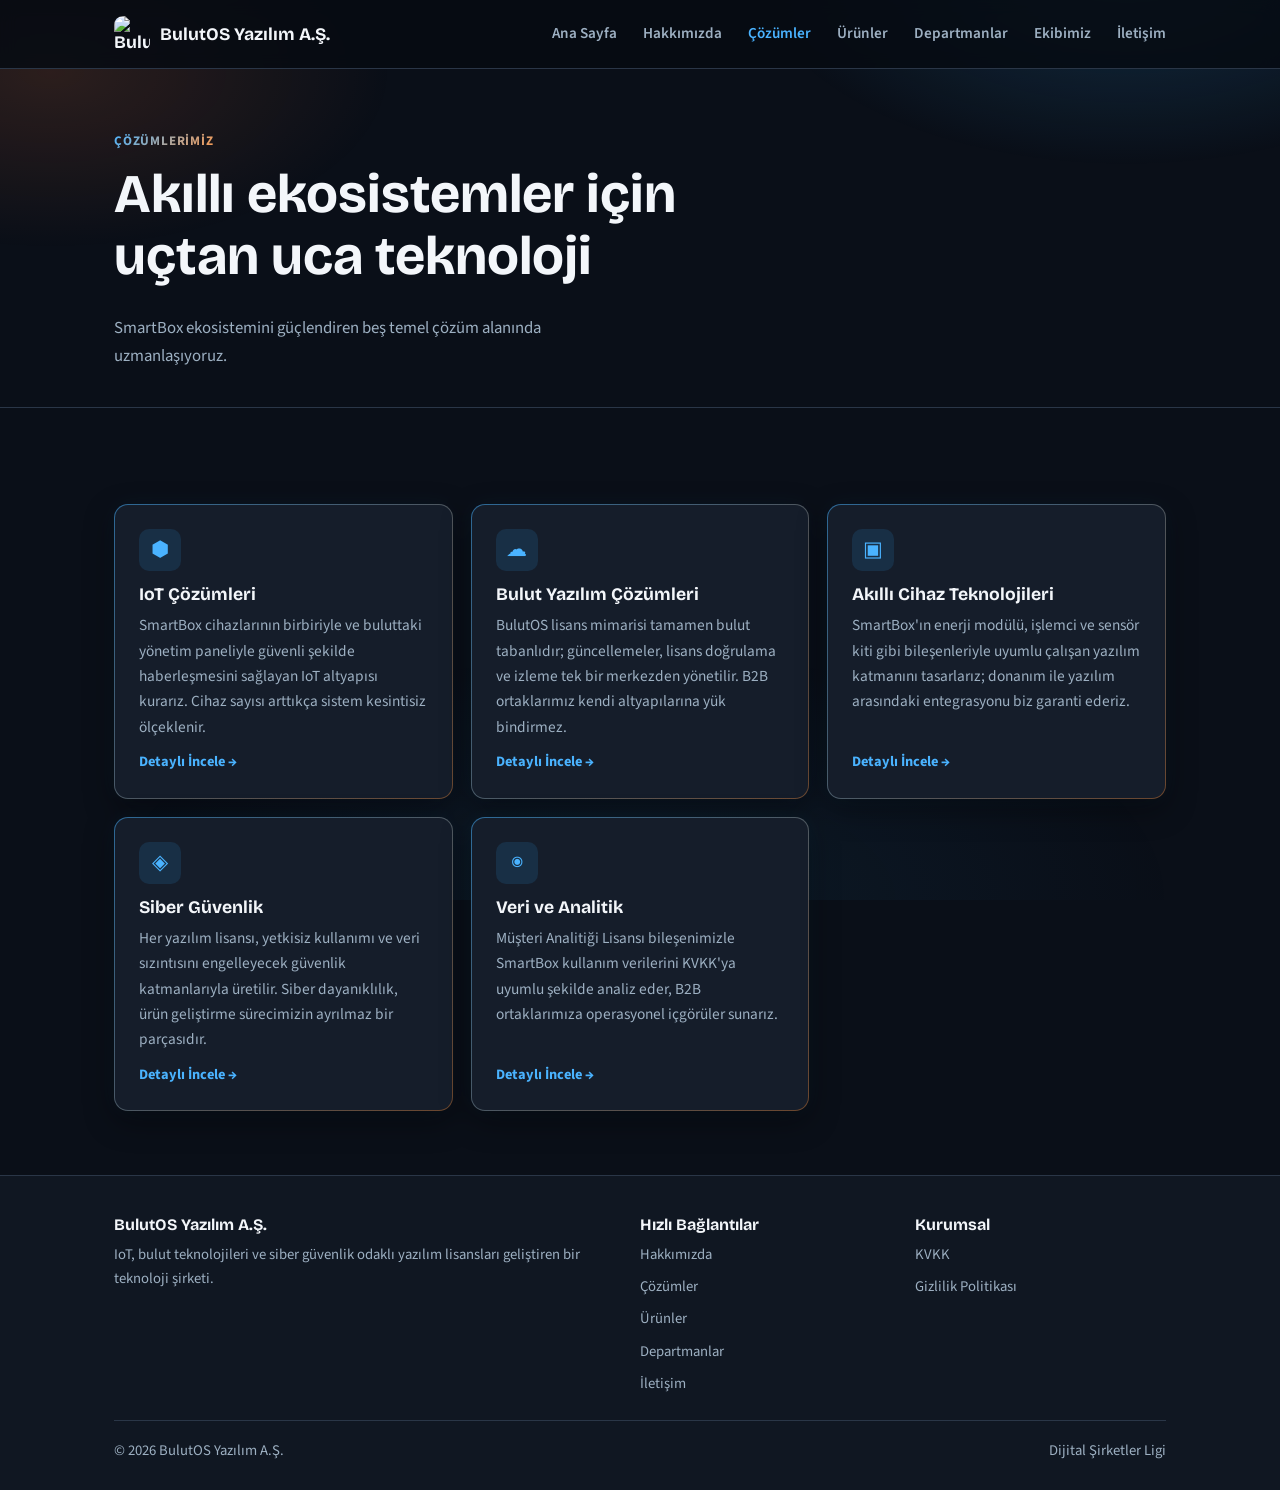
==== commit 51651618: "Kart cercevelerine parlak renk eklendi, zemin acildi" ====
--- a/cozumler.html
+++ b/cozumler.html
@@ -4,7 +4,7 @@
 <meta charset="UTF-8">
 <meta name="viewport" content="width=device-width, initial-scale=1">
 <title>Çözümlerimiz — BulutOS Yazılım A.Ş.</title>
-<link rel="icon" href="brand-mark.svg" type="image/svg+xml">
+<link rel="icon" href="logo.png">
 <link rel="preconnect" href="https://fonts.googleapis.com">
 <link rel="preconnect" href="https://fonts.gstatic.com" crossorigin>
 <link href="https://fonts.googleapis.com/css2?family=Bricolage+Grotesque:wght@600;700&family=Source+Sans+3:wght@400;600&display=swap" rel="stylesheet">
@@ -13,7 +13,7 @@
 <body>
 <header>
   <div class="wrap">
-    <a class="logo" href="index.html"><img src="brand-mark.svg" alt="BulutOS logosu">BulutOS Yazılım A.Ş.</a>
+    <a class="logo" href="index.html"><img src="logo.png" alt="BulutOS logosu">BulutOS Yazılım A.Ş.</a>
     <nav class="main" id="mainNav" aria-label="Ana menü">
       <a href="index.html">Ana Sayfa</a>
       <a href="hakkimizda.html">Hakkımızda</a>
@@ -96,8 +96,8 @@
       <div>
         <h3>Kurumsal</h3>
         <ul>
-          <li>KVKK (yakında)</li>
-          <li>Gizlilik Politikası (yakında)</li>
+          <li><a href="kvkk.html">KVKK</a></li>
+          <li><a href="gizlilik.html">Gizlilik Politikası</a></li>
         </ul>
       </div>
     </div>
@@ -109,4 +109,4 @@
 </footer>
 <script src="script.js"></script>
 </body>
-</html>
+</html>
--- a/style.css
+++ b/style.css
@@ -1,47 +1,23 @@
 :root{
-  --bg:#04070d; --bg-soft:#080d16; --card:#0c121c; --line:#1b2432;
-  --ink:#eef3f8; --muted:#8fa0b2;
-  --blue:#2f9fe8; --orange:#ff7a3c;
+  --bg:#0a0f18; --bg-soft:#101722; --card:#151d2a; --line:#2a3647;
+  --ink:#f3f6fa; --muted:#9db0c2;
+  --blue:#4ab3ff; --orange:#ff9a4d;
   --grad:linear-gradient(135deg,var(--blue),var(--orange));
   --head:"Bricolage Grotesque","Trebuchet MS",sans-serif;
   --body:"Source Sans 3","Segoe UI",Arial,sans-serif;
-  --shadow:0 10px 30px rgba(0,0,0,.45);
+  --shadow:0 10px 30px rgba(0,0,0,.4);
 }
-
 *{box-sizing:border-box}
-
 html{scroll-behavior:smooth}
-
-body{
-  margin:0;
-  background:var(--bg);
-  color:var(--ink);
-  font:1.05rem/1.65 var(--body)
-}
-
+body{margin:0;background:var(--bg);color:var(--ink);font:1.05rem/1.65 var(--body)}
 a{color:var(--blue)}
-
-:focus-visible{
-  outline:3px solid var(--orange);
-  outline-offset:2px
-}
-
-.wrap{
-  max-width:1100px;
-  margin:0 auto;
-  padding:0 24px
-}
-
-img,svg{
-  max-width:100%;
-}
+:focus-visible{outline:3px solid var(--orange);outline-offset:2px}
+.wrap{max-width:1100px;margin:0 auto;padding:0 24px}
+img,svg{max-width:100%}
 
 /* background glow */
 body::before{
-  content:"";
-  position:fixed;
-  inset:0;
-  z-index:-1;
+  content:"";position:fixed;inset:0;z-index:-1;
   background:
     radial-gradient(42% 32% at 88% -4%, rgba(47,159,232,.22), transparent 70%),
     radial-gradient(38% 28% at 4% 8%, rgba(255,122,60,.14), transparent 70%),
@@ -49,565 +25,115 @@
 }
 
 /* header */
-header{
-  position:sticky;
-  top:0;
-  background:rgba(7,11,18,.85);
-  backdrop-filter:blur(8px);
-  border-bottom:1px solid var(--line);
-  z-index:20
-}
-
-header .wrap{
-  display:flex;
-  align-items:center;
-  justify-content:space-between;
-  min-height:68px
-}
-
-/* LOGO - ORAN KORUNUYOR */
-.logo{
-  display:flex;
-  align-items:center;
-  gap:10px;
-  text-decoration:none;
-  color:var(--ink);
-  font:700 1.1rem var(--head)
-}
-
-.logo img{
-  width:36px;
-  height:auto;
-  max-height:36px;
-  object-fit:contain;
-  border-radius:9px;
-  display:block;
-  flex-shrink:0;
-}
-
-nav.main{
-  display:flex;
-  gap:26px
-}
-
-nav.main a{
-  text-decoration:none;
-  color:var(--muted);
-  font-weight:600;
-  font-size:.95rem;
-  transition:color .15s
-}
-
-nav.main a:hover,
-nav.main a.active{
-  color:var(--blue)
-}
-
-/* hamburger */
-.burger{
-  display:none;
-  background:none;
-  border:1px solid var(--line);
-  border-radius:8px;
-  width:42px;
-  height:42px;
-  cursor:pointer;
-  flex-direction:column;
-  align-items:center;
-  justify-content:center;
-  gap:4px
-}
-
-.burger span{
-  display:block;
-  width:20px;
-  height:2px;
-  background:var(--ink)
-}
-
-/* mobil menü */
+header{position:sticky;top:0;background:rgba(7,11,18,.85);backdrop-filter:blur(8px);border-bottom:1px solid var(--line);z-index:20}
+header .wrap{display:flex;align-items:center;justify-content:space-between;min-height:68px}
+.logo{display:flex;align-items:center;gap:10px;text-decoration:none;color:var(--ink);font:700 1.1rem var(--head)}
+.logo img{width:36px;height:36px;border-radius:9px;display:block}
+nav.main{display:flex;gap:26px}
+nav.main a{text-decoration:none;color:var(--muted);font-weight:600;font-size:.95rem;transition:color .15s}
+nav.main a:hover,nav.main a.active{color:var(--blue)}
+.burger{display:none;background:none;border:1px solid var(--line);border-radius:8px;width:42px;height:42px;cursor:pointer;flex-direction:column;align-items:center;justify-content:center;gap:4px}
+.burger span{display:block;width:20px;height:2px;background:var(--ink)}
 @media(max-width:860px){
-
-  nav.main{
-    position:absolute;
-    top:68px;
-    left:0;
-    right:0;
-    background:var(--bg-soft);
-    border-bottom:1px solid var(--line);
-    flex-direction:column;
-    padding:10px 24px 18px;
-    gap:14px;
-
-    display:none;
-
-    box-shadow:var(--shadow);
-  }
-
-  nav.main.is-open{
-    display:flex;
-  }
-
-  .burger{
-    display:flex;
-  }
+  nav.main{position:absolute;top:68px;left:0;right:0;background:var(--bg-soft);border-bottom:1px solid var(--line);flex-direction:column;padding:10px 24px 18px;gap:14px;display:none;box-shadow:var(--shadow)}
+  nav.main.open{display:flex}
+  .burger{display:flex}
 }
 
 /* type & layout */
-h1,h2,h3{
-  font-family:var(--head);
-  line-height:1.15;
-  margin:0 0 .5em
-}
+h1,h2,h3{font-family:var(--head);line-height:1.15;margin:0 0 .5em}
+h1{font-size:clamp(2.1rem,5vw,3.4rem);max-width:19ch}
+h2{font-size:clamp(1.5rem,3vw,2.1rem)}
+h3{font-size:1.1rem}
+p{margin:0 0 1em;max-width:68ch}
+section{padding:64px 0;border-top:1px solid var(--line)}
+.page-hero{border-top:0;padding:58px 0 20px}
+.eyebrow{display:inline-block;background:var(--grad);-webkit-background-clip:text;background-clip:text;color:transparent;font-weight:700;font-size:.82rem;letter-spacing:.06em;text-transform:uppercase;margin-bottom:10px}
+.section-intro{max-width:62ch;color:var(--muted)}
 
-h1{
-  font-size:clamp(2.1rem,5vw,3.4rem);
-  max-width:19ch
-}
-
-h2{
-  font-size:clamp(1.5rem,3vw,2.1rem)
-}
-
-h3{
-  font-size:1.1rem
-}
-
-p{
-  margin:0 0 1em;
-  max-width:68ch
-}
-
-section{
-  padding:64px 0;
-  border-top:1px solid var(--line)
-}
-
-.page-hero{
-  border-top:0;
-  padding:58px 0 20px
-}
-
-.eyebrow{
-  display:inline-block;
-  background:var(--grad);
-  -webkit-background-clip:text;
-  background-clip:text;
-  color:transparent;
-  font-weight:700;
-  font-size:.82rem;
-  letter-spacing:.06em;
-  text-transform:uppercase;
-  margin-bottom:10px
-}
-
-.section-intro{
-  max-width:62ch;
-  color:var(--muted)
-}
-
-/* hero */
-.hero{
-  border-top:0;
-  padding:90px 0 70px;
-  text-align:left
-}
-
-/* BÜYÜK LOGO - ORAN KORUNUYOR */
-.hero-logo{
-  width:320px;
-  height:auto;
-  max-height:none;
-  object-fit:contain;
-  border-radius:12px;
-  box-shadow:var(--shadow);
-  margin-bottom:20px;
-  display:block;
-}
-
-.hero .lead{
-  font-size:1.2rem;
-  color:var(--muted);
-  max-width:60ch
-}
-
-.btn-row{
-  display:flex;
-  gap:14px;
-  flex-wrap:wrap;
-  margin-top:28px
-}
-
-.btn{
-  display:inline-block;
-  padding:13px 24px;
-  border-radius:9px;
-  font-weight:700;
-  text-decoration:none;
-  font-size:.98rem;
-  transition:transform .15s,box-shadow .15s;
-  border:0;
-  cursor:pointer
-}
-
-.btn-primary{
-  background:var(--grad);
-  color:#0a0e15;
-  box-shadow:var(--shadow)
-}
-
-.btn-primary:hover{
-  transform:translateY(-1px);
-  filter:brightness(1.08)
-}
-
-.btn-ghost{
-  background:transparent;
-  color:var(--ink);
-  border:1px solid var(--line)
-}
-
-.btn-ghost:hover{
-  border-color:var(--blue);
-  color:var(--blue)
-}
+/* hero (home) */
+.hero{border-top:0;padding:90px 0 70px;text-align:left}
+.hero-logo{width:120px;height:120px;border-radius:26px;box-shadow:var(--shadow);margin-bottom:28px}
+.hero .lead{font-size:1.2rem;color:var(--muted);max-width:60ch}
+.btn-row{display:flex;gap:14px;flex-wrap:wrap;margin-top:28px}
+.btn{display:inline-block;padding:13px 24px;border-radius:9px;font-weight:700;text-decoration:none;font-size:.98rem;transition:transform .15s,box-shadow .15s;border:0;cursor:pointer}
+.btn-primary{background:var(--grad);color:#0a0e15;box-shadow:var(--shadow)}
+.btn-primary:hover{transform:translateY(-1px);filter:brightness(1.08)}
+.btn-ghost{background:transparent;color:var(--ink);border:1px solid var(--line)}
+.btn-ghost:hover{border-color:var(--blue);color:var(--blue)}
 
 /* cards grid */
-.grid{
-  display:grid;
-  gap:18px;
-  margin-top:32px;
-  align-items:stretch
+.grid{display:grid;gap:18px;margin-top:32px;align-items:stretch}
+.grid-2{grid-template-columns:repeat(2,1fr)}
+.grid-3{grid-template-columns:repeat(3,1fr)}
+.grid-4{grid-template-columns:repeat(4,1fr)}
+.card{
+  position:relative;background:linear-gradient(var(--card),var(--card)) padding-box,
+    linear-gradient(135deg, rgba(74,179,255,.55), rgba(255,154,77,.4)) border-box;
+  border:1px solid transparent;border-radius:14px;padding:24px;
+  box-shadow:var(--shadow), 0 0 22px rgba(74,179,255,.06);
+  transition:transform .15s,box-shadow .15s;display:flex;flex-direction:column;height:100%
 }
-
-.grid-2{
-  grid-template-columns:repeat(2,1fr)
-}
-
-.grid-3{
-  grid-template-columns:repeat(3,1fr)
-}
-
-.grid-4{
-  grid-template-columns:repeat(4,1fr)
-}
-
-.card{
-  background:var(--card);
-  border:1px solid var(--line);
-  border-radius:14px;
-  padding:24px;
-  box-shadow:var(--shadow);
-  transition:transform .15s,border-color .15s;
-  display:flex;
-  flex-direction:column;
-  height:100%
-}
-
-.card:hover{
-  transform:translateY(-3px);
-  border-color:var(--blue)
-}
-
-.icon{
-  width:42px;
-  height:42px;
-  border-radius:10px;
-  background:rgba(47,159,232,.14);
-  color:var(--blue);
-  display:flex;
-  align-items:center;
-  justify-content:center;
-  font-size:1.3rem;
-  margin-bottom:14px;
-  flex:none
-}
-
-.card h3{
-  margin-bottom:8px
-}
-
-.card p{
-  font-size:.96rem;
-  color:var(--muted);
-  margin-bottom:10px;
-  flex:1
-}
-
-.card .more,
-.card .tag{
-  margin-top:auto
-}
-
-.card .more{
-  font-size:.9rem;
-  font-weight:700;
-  text-decoration:none;
-  align-self:flex-start
-}
-
-.tag{
-  display:inline-block;
-  background:rgba(47,159,232,.14);
-  color:var(--blue);
-  font-weight:700;
-  font-size:.78rem;
-  letter-spacing:.03em;
-  text-transform:uppercase;
-  padding:4px 10px;
-  border-radius:999px;
-  margin-bottom:12px;
-  align-self:flex-start
-}
+.card:hover{transform:translateY(-3px);box-shadow:var(--shadow), 0 0 28px rgba(74,179,255,.22)}
+.icon{width:42px;height:42px;border-radius:10px;background:rgba(47,159,232,.14);color:var(--blue);display:flex;align-items:center;justify-content:center;font-size:1.3rem;margin-bottom:14px;flex:none}
+.card h3{margin-bottom:8px}
+.card p{font-size:.96rem;color:var(--muted);margin-bottom:10px;flex:1}
+.card .more,.card .tag{margin-top:auto}
+.card .more{font-size:.9rem;font-weight:700;text-decoration:none;align-self:flex-start}
+.tag{display:inline-block;background:rgba(47,159,232,.14);color:var(--blue);font-weight:700;font-size:.78rem;letter-spacing:.03em;text-transform:uppercase;padding:4px 10px;border-radius:999px;margin-bottom:12px;align-self:flex-start}
+.price{margin:auto 0 0;padding-top:12px;border-top:1px solid var(--line);font-family:var(--head);font-size:1.4rem;font-weight:700;color:var(--ink)}
+.price span{font-family:var(--body);font-size:.85rem;font-weight:400;color:var(--muted)}
 
 /* values */
-.values{
-  display:grid;
-  grid-template-columns:repeat(4,1fr);
-  gap:16px;
-  margin-top:32px
-}
-
-.values div{
-  border-left:3px solid var(--blue);
-  padding-left:14px
-}
-
-.values h3{
-  font-size:1rem;
-  margin-bottom:4px
-}
-
-.values p{
-  font-size:.93rem;
-  color:var(--muted);
-  margin:0
-}
+.values{display:grid;grid-template-columns:repeat(4,1fr);gap:16px;margin-top:32px}
+.values div{border-left:3px solid var(--blue);padding-left:14px}
+.values h3{font-size:1rem;margin-bottom:4px}
+.values p{font-size:.93rem;color:var(--muted);margin:0}
 
 /* departments */
-.count{
-  align-self:flex-start;
-  flex:none;
-  background:rgba(255,122,60,.14);
-  color:var(--orange);
-  font-weight:700;
-  font-size:.82rem;
-  padding:5px 10px;
-  border-radius:999px;
-  white-space:nowrap;
-  margin-top:auto
-}
+.count{align-self:flex-start;flex:none;background:rgba(255,122,60,.14);color:var(--orange);font-weight:700;font-size:.82rem;padding:5px 10px;border-radius:999px;white-space:nowrap;margin-top:auto}
 
 /* team */
-.team-card{
-  text-align:left
-}
+.team-card{text-align:left}
+.avatar{width:52px;height:52px;border-radius:50%;background:var(--grad);color:#04070d;font-weight:700;font-size:1.1rem;display:flex;align-items:center;justify-content:center;margin-bottom:14px;flex:none}
+.team-card .roles{list-style:none;padding:0;margin:0;display:grid;gap:6px;font-size:.92rem;color:var(--muted)}
+.team-card .roles li::before{content:"— ";color:var(--blue)}
+.team-placeholder{background:var(--card);border:1px dashed var(--line);border-radius:14px;padding:34px;text-align:center;color:var(--muted);margin-top:28px}
 
-.avatar{
-  width:52px;
-  height:52px;
-  border-radius:50%;
-  background:var(--grad);
-  color:#04070d;
-  font-weight:700;
-  font-size:1.1rem;
-  display:flex;
-  align-items:center;
-  justify-content:center;
-  margin-bottom:14px;
-  flex:none
-}
-
-.team-card .roles{
-  list-style:none;
-  padding:0;
-  margin:0;
-  display:grid;
-  gap:6px;
-  font-size:.92rem;
-  color:var(--muted)
-}
-
-.team-card .roles li::before{
-  content:"— ";
-  color:var(--blue)
-}
-
-.team-placeholder{
-  background:var(--card);
-  border:1px dashed var(--line);
-  border-radius:14px;
-  padding:34px;
-  text-align:center;
-  color:var(--muted);
-  margin-top:28px
-}
-
-/* why us */
-.why .grid-4 .card{
-  background:rgba(255,255,255,.03)
-}
+/* why us (home) */
+.why .grid-4 .card{background:rgba(255,255,255,.03)}
 
 /* contact */
-.contact-wrap{
-  display:grid;
-  grid-template-columns:1fr 1.3fr;
-  gap:36px;
-  margin-top:28px
-}
-
-.contact-info strong{
-  display:block;
-  font-size:.82rem;
-  text-transform:uppercase;
-  letter-spacing:.04em;
-  color:var(--muted);
-  margin-bottom:2px
-}
-
-form.contact{
-  background:var(--card);
-  border:1px solid var(--line);
-  border-radius:14px;
-  padding:26px;
-  box-shadow:var(--shadow)
-}
-
-form.contact label{
-  display:block;
-  font-weight:600;
-  font-size:.9rem;
-  margin:14px 0 6px
-}
-
-form.contact label:first-child{
-  margin-top:0
-}
-
-form.contact input,
-form.contact textarea{
-  width:100%;
-  padding:11px 12px;
-  border:1px solid var(--line);
-  border-radius:8px;
-  font:inherit;
-  background:var(--bg-soft);
-  color:var(--ink)
-}
-
-form.contact textarea{
-  min-height:110px;
-  resize:vertical
-}
-
-form.contact .btn{
-  margin-top:18px
-}
-
-.form-note{
-  font-size:.82rem;
-  color:var(--muted);
-  margin-top:10px
-}
+.contact-wrap{display:grid;grid-template-columns:1fr 1.3fr;gap:36px;margin-top:28px}
+.contact-info strong{display:block;font-size:.82rem;text-transform:uppercase;letter-spacing:.04em;color:var(--muted);margin-bottom:2px}
+form.contact{background:var(--card);border:1px solid var(--line);border-radius:14px;padding:26px;box-shadow:var(--shadow)}
+form.contact label{display:block;font-weight:600;font-size:.9rem;margin:14px 0 6px}
+form.contact label:first-child{margin-top:0}
+form.contact input,form.contact textarea{width:100%;padding:11px 12px;border:1px solid var(--line);border-radius:8px;font:inherit;background:var(--bg-soft);color:var(--ink)}
+form.contact textarea{min-height:110px;resize:vertical}
+form.contact .btn{margin-top:18px}
+.form-note{font-size:.82rem;color:var(--muted);margin-top:10px}
 
 /* footer */
-footer{
-  border-top:1px solid var(--line);
-  padding:40px 0 26px;
-  color:var(--muted);
-  font-size:.92rem;
-  background:var(--bg-soft)
-}
-
-.foot-grid{
-  display:grid;
-  grid-template-columns:2fr 1fr 1fr;
-  gap:24px;
-  margin-bottom:24px
-}
-
-.foot-grid h3{
-  font-size:1rem;
-  color:var(--ink)
-}
-
-.foot-grid ul{
-  list-style:none;
-  padding:0;
-  margin:0;
-  display:grid;
-  gap:8px
-}
-
-.foot-grid a{
-  color:var(--muted);
-  text-decoration:none;
-  font-size:.92rem
-}
-
-.foot-grid a:hover{
-  color:var(--blue)
-}
-
-.foot-bottom{
-  border-top:1px solid var(--line);
-  padding-top:18px;
-  display:flex;
-  justify-content:space-between;
-  flex-wrap:wrap;
-  gap:10px
-}
+footer{border-top:1px solid var(--line);padding:40px 0 26px;color:var(--muted);font-size:.92rem;background:var(--bg-soft)}
+.foot-grid{display:grid;grid-template-columns:2fr 1fr 1fr;gap:24px;margin-bottom:24px}
+.foot-grid h3{font-size:1rem;color:var(--ink)}
+.foot-grid ul{list-style:none;padding:0;margin:0;display:grid;gap:8px}
+.foot-grid a{color:var(--muted);text-decoration:none;font-size:.92rem}
+.foot-grid a:hover{color:var(--blue)}
+.foot-bottom{border-top:1px solid var(--line);padding-top:18px;display:flex;justify-content:space-between;flex-wrap:wrap;gap:10px}
 
 @media(max-width:900px){
-
-  .grid-3,
-  .grid-4{
-    grid-template-columns:repeat(2,1fr)
-  }
-
-  .values{
-    grid-template-columns:repeat(2,1fr)
-  }
-
-  .contact-wrap{
-    grid-template-columns:1fr
-  }
-
-  .foot-grid{
-    grid-template-columns:1fr 1fr
-  }
+  .grid-3,.grid-4{grid-template-columns:repeat(2,1fr)}
+  .values{grid-template-columns:repeat(2,1fr)}
+  .contact-wrap{grid-template-columns:1fr}
+  .foot-grid{grid-template-columns:1fr 1fr}
 }
-
 @media(max-width:640px){
-
-  .grid-2{
-    grid-template-columns:1fr
-  }
+  .grid-2{grid-template-columns:1fr}
 }
-
 @media(max-width:560px){
-
-  .grid-3,
-  .grid-4,
-  .values{
-    grid-template-columns:1fr
-  }
-
-  .foot-grid{
-    grid-template-columns:1fr
-  }
+  .grid-3,.grid-4,.values{grid-template-columns:1fr}
+  .foot-grid{grid-template-columns:1fr}
 }
-
-@media(prefers-reduced-motion:reduce){
-
-  html{
-    scroll-behavior:auto
-  }
-
-  .card{
-    transition:none
-  }
-}git status
-git add style.css
-git commit -m "Mobil hamburger menü düzeltildi"
-git push+@media(prefers-reduced-motion:reduce){html{scroll-behavior:auto}.card{transition:none}}
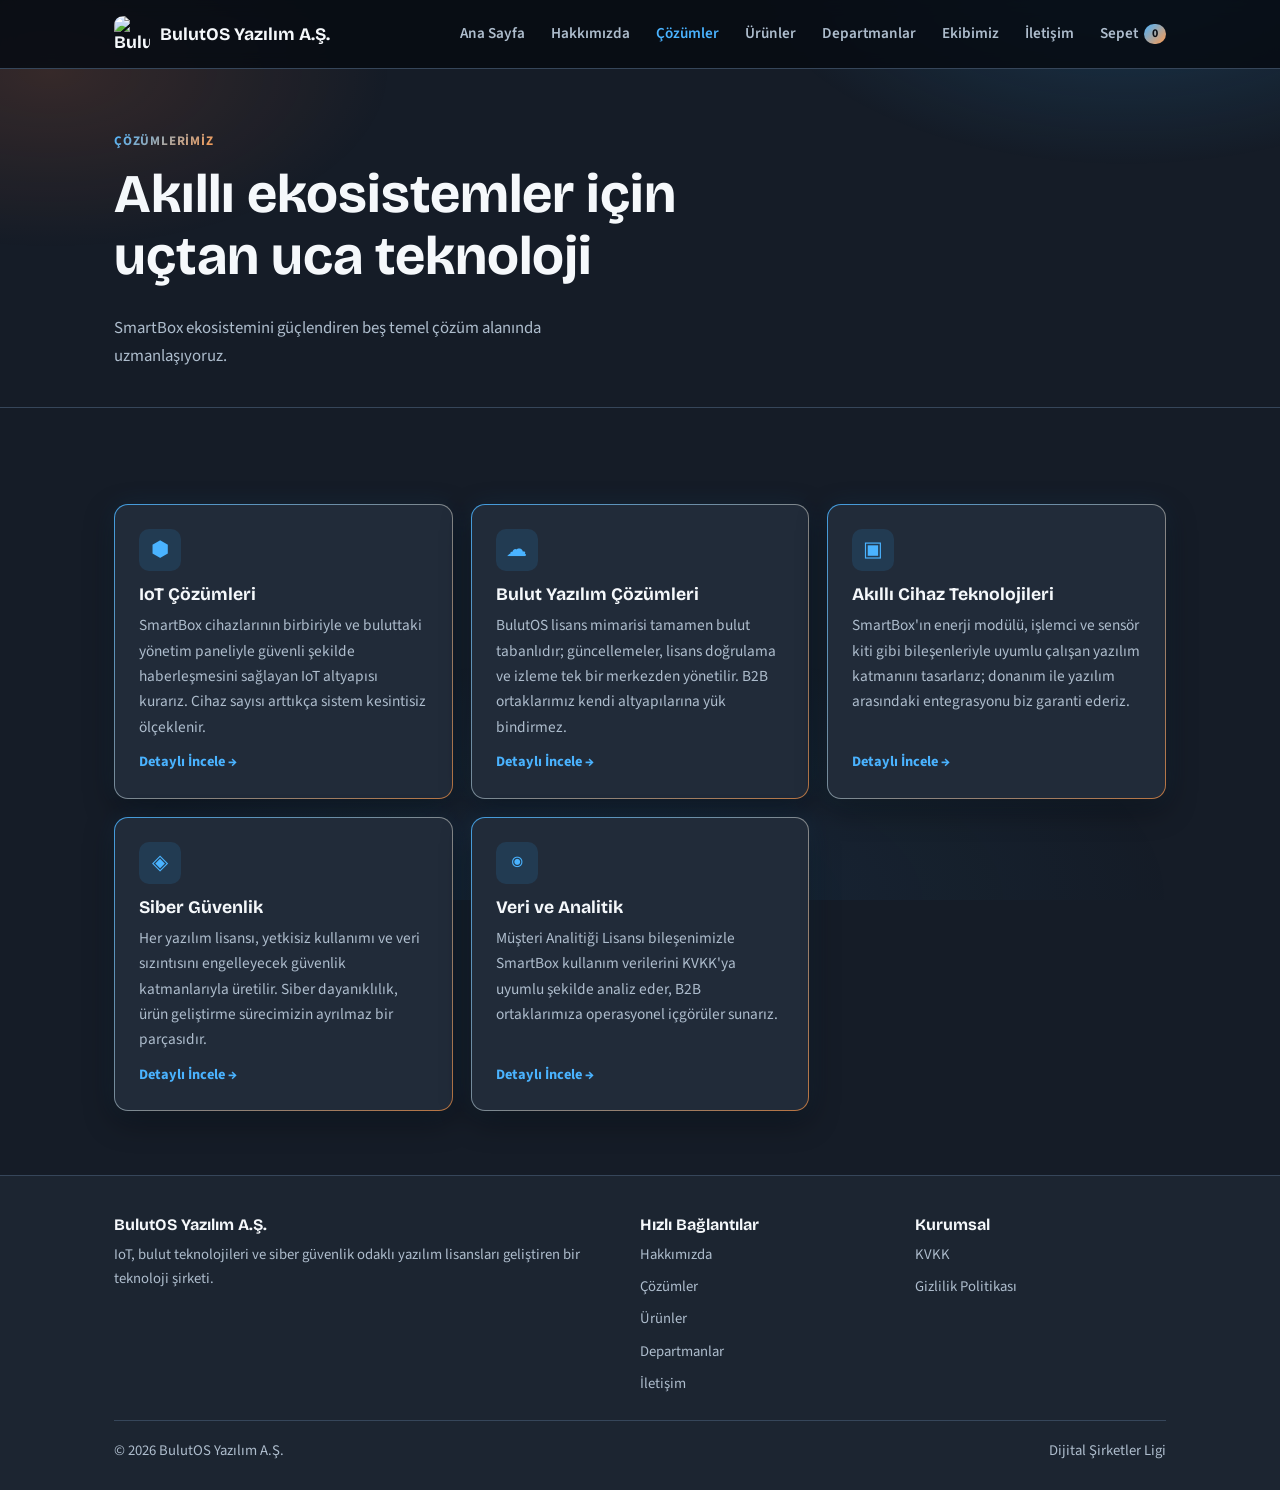
==== commit fdb9d291: "Add cart link to navigation in cozumler.html" ====
--- a/cozumler.html
+++ b/cozumler.html
@@ -22,6 +22,7 @@
       <a href="departmanlar.html">Departmanlar</a>
       <a href="ekip.html">Ekibimiz</a>
       <a href="iletisim.html">İletişim</a>
+      <a href="sepet.html" class="cart-link">Sepet <span class="cart-count" data-cart-count>0</span></a>
     </nav>
     <button class="burger" id="burgerBtn" aria-label="Menüyü aç" aria-expanded="false" aria-controls="mainNav">
       <span></span><span></span><span></span>
@@ -109,4 +110,4 @@
 </footer>
 <script src="script.js"></script>
 </body>
-</html>+</html>
--- a/style.css
+++ b/style.css
@@ -1,6 +1,6 @@
 :root{
-  --bg:#0a0f18; --bg-soft:#101722; --card:#151d2a; --line:#2a3647;
-  --ink:#f3f6fa; --muted:#9db0c2;
+  --bg:#151c27; --bg-soft:#1c2531; --card:#212b39; --line:#36465a;
+  --ink:#f5f8fb; --muted:#aebdcd;
   --blue:#4ab3ff; --orange:#ff9a4d;
   --grad:linear-gradient(135deg,var(--blue),var(--orange));
   --head:"Bricolage Grotesque","Trebuchet MS",sans-serif;
@@ -69,12 +69,12 @@
 .grid-4{grid-template-columns:repeat(4,1fr)}
 .card{
   position:relative;background:linear-gradient(var(--card),var(--card)) padding-box,
-    linear-gradient(135deg, rgba(74,179,255,.55), rgba(255,154,77,.4)) border-box;
-  border:1px solid transparent;border-radius:14px;padding:24px;
-  box-shadow:var(--shadow), 0 0 22px rgba(74,179,255,.06);
+    linear-gradient(135deg, rgba(74,179,255,.85), rgba(255,154,77,.7)) border-box;
+  border:1.5px solid transparent;border-radius:14px;padding:24px;
+  box-shadow:var(--shadow), 0 0 26px rgba(74,179,255,.1);
   transition:transform .15s,box-shadow .15s;display:flex;flex-direction:column;height:100%
 }
-.card:hover{transform:translateY(-3px);box-shadow:var(--shadow), 0 0 28px rgba(74,179,255,.22)}
+.card:hover{transform:translateY(-3px);box-shadow:var(--shadow), 0 0 32px rgba(74,179,255,.3)}
 .icon{width:42px;height:42px;border-radius:10px;background:rgba(47,159,232,.14);color:var(--blue);display:flex;align-items:center;justify-content:center;font-size:1.3rem;margin-bottom:14px;flex:none}
 .card h3{margin-bottom:8px}
 .card p{font-size:.96rem;color:var(--muted);margin-bottom:10px;flex:1}
@@ -101,12 +101,19 @@
 .team-placeholder{background:var(--card);border:1px dashed var(--line);border-radius:14px;padding:34px;text-align:center;color:var(--muted);margin-top:28px}
 
 /* why us (home) */
-.why .grid-4 .card{background:rgba(255,255,255,.03)}
+.why .grid-4 .card{background:linear-gradient(rgba(255,255,255,.04),rgba(255,255,255,.04)) padding-box,
+  linear-gradient(135deg, rgba(74,179,255,.85), rgba(255,154,77,.7)) border-box}
+
+/* contact boxes get the same glowing frame as cards */
+.contact-info,form.contact,.panel{
+  background:linear-gradient(var(--card),var(--card)) padding-box,
+    linear-gradient(135deg, rgba(74,179,255,.85), rgba(255,154,77,.7)) border-box;
+  border:1.5px solid transparent;border-radius:14px;padding:26px;box-shadow:var(--shadow)
+}
 
 /* contact */
 .contact-wrap{display:grid;grid-template-columns:1fr 1.3fr;gap:36px;margin-top:28px}
 .contact-info strong{display:block;font-size:.82rem;text-transform:uppercase;letter-spacing:.04em;color:var(--muted);margin-bottom:2px}
-form.contact{background:var(--card);border:1px solid var(--line);border-radius:14px;padding:26px;box-shadow:var(--shadow)}
 form.contact label{display:block;font-weight:600;font-size:.9rem;margin:14px 0 6px}
 form.contact label:first-child{margin-top:0}
 form.contact input,form.contact textarea{width:100%;padding:11px 12px;border:1px solid var(--line);border-radius:8px;font:inherit;background:var(--bg-soft);color:var(--ink)}
@@ -137,3 +144,52 @@
   .foot-grid{grid-template-columns:1fr}
 }
 @media(prefers-reduced-motion:reduce){html{scroll-behavior:auto}.card{transition:none}}
+
+/* ---------- Alışveriş akışı ---------- */
+[hidden]{display:none !important}
+.cart-link{display:inline-flex;align-items:center}
+.cart-count{display:inline-block;min-width:22px;padding:0 7px;margin-left:6px;border-radius:999px;background:var(--grad);color:#0a0e15;font-size:.75rem;font-weight:700;text-align:center;line-height:20px}
+.card .btn{margin-top:14px;text-align:center}
+
+.steps{list-style:none;display:flex;gap:10px;flex-wrap:wrap;padding:0;margin:22px 0 0;counter-reset:step}
+.steps li{counter-increment:step;display:flex;align-items:center;gap:8px;color:var(--muted);font-weight:600;font-size:.92rem}
+.steps li::before{content:counter(step);display:inline-flex;align-items:center;justify-content:center;width:26px;height:26px;border-radius:50%;border:1.5px solid var(--line);font-size:.8rem}
+.steps li:not(:last-child)::after{content:"→";margin-left:6px;color:var(--line)}
+.steps li.done::before{background:rgba(74,179,255,.18);border-color:var(--blue);color:var(--blue)}
+.steps li.active{color:var(--ink)}
+.steps li.active::before{background:var(--grad);border-color:transparent;color:#0a0e15}
+.steps a{color:inherit;text-decoration:none}
+
+.panel{margin-top:8px}
+.empty p{margin-bottom:16px;color:var(--muted)}
+.cart-row{display:grid;grid-template-columns:1fr auto auto auto;gap:18px;align-items:center;padding:16px 0;border-bottom:1px solid var(--line)}
+.cart-name strong{display:block}
+.cart-name span{font-size:.88rem;color:var(--muted)}
+.qty{display:flex;align-items:center;gap:10px}
+.qty button{width:32px;height:32px;border-radius:50%;border:1px solid var(--line);background:var(--bg-soft);color:var(--ink);font-size:1.1rem;cursor:pointer}
+.qty button:hover{border-color:var(--blue);color:var(--blue)}
+.qty span{min-width:22px;text-align:center;font-weight:700}
+.line-total{font-weight:700;min-width:90px;text-align:right}
+.remove{background:none;border:0;color:var(--orange);cursor:pointer;font:inherit;font-size:.88rem;text-decoration:underline}
+
+.sum-row{display:flex;justify-content:space-between;gap:12px;padding:10px 0;border-bottom:1px solid var(--line)}
+.sum-total{font-family:var(--head);font-size:1.3rem;border-bottom:0;padding-top:16px}
+.panel .btn-row{margin-top:18px}
+
+.checkout-grid{display:grid;grid-template-columns:1.3fr 1fr;gap:28px;align-items:start;margin-top:8px}
+.pay-title{font-weight:600;font-size:.9rem;margin:18px 0 6px}
+form.contact label.pay-opt{display:flex;align-items:center;gap:10px;font-weight:400;margin:8px 0;padding:10px 12px;border:1px solid var(--line);border-radius:10px;cursor:pointer}
+form.contact label.pay-opt:hover{border-color:var(--blue)}
+form.contact input[type=radio]{width:auto;margin:0;accent-color:var(--blue)}
+.sim-note{border-left:3px solid var(--orange);padding:10px 14px;background:rgba(255,154,77,.08);border-radius:8px;font-size:.9rem;color:var(--muted);margin:16px 0}
+.order-ok{display:flex;align-items:center;gap:14px;margin-bottom:10px}
+.order-ok .check{flex:none;width:46px;height:46px;border-radius:50%;background:var(--grad);color:#0a0e15;display:flex;align-items:center;justify-content:center;font-size:1.4rem;font-weight:700}
+.order-meta{display:grid;grid-template-columns:repeat(2,1fr);gap:12px;margin:14px 0}
+.order-meta strong{display:block;font-size:.8rem;text-transform:uppercase;letter-spacing:.04em;color:var(--muted)}
+
+@media(max-width:900px){.checkout-grid{grid-template-columns:1fr}}
+@media(max-width:560px){
+  .cart-row{grid-template-columns:1fr auto;gap:10px}
+  .line-total{text-align:left}
+  .order-meta{grid-template-columns:1fr}
+}
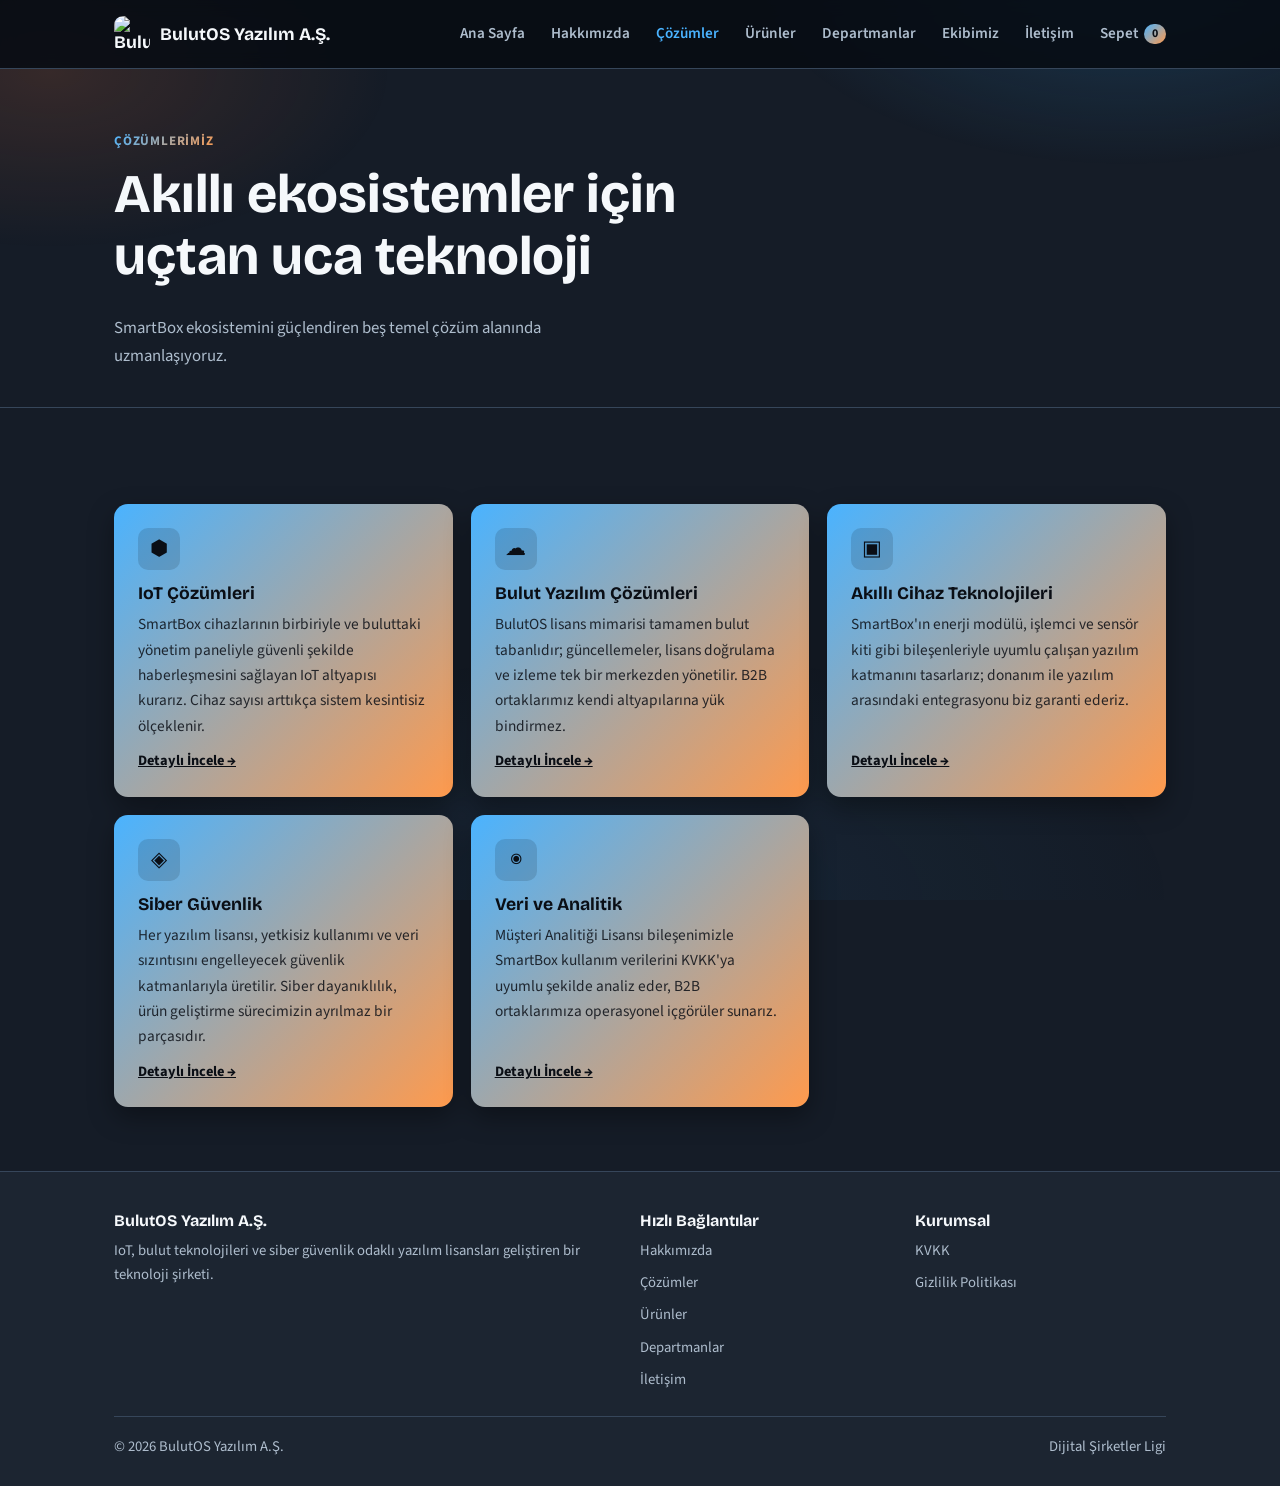
==== commit 1c2dedf8: "Iletisim bilgileri guncellendi" ====
--- a/cozumler.html
+++ b/cozumler.html
@@ -110,4 +110,4 @@
 </footer>
 <script src="script.js"></script>
 </body>
-</html>
+</html>
--- a/style.css
+++ b/style.css
@@ -193,3 +193,25 @@
   .line-total{text-align:left}
   .order-meta{grid-template-columns:1fr}
 }
+
+/* ---------- Gradyan kartlar (buton tasarımıyla aynı: mavi → turuncu) ---------- */
+.card,
+.why .grid-4 .card{
+  background:var(--grad);
+  border:0;
+  color:#0a0e15;
+  box-shadow:0 10px 26px rgba(0,0,0,.35);
+}
+.card:hover{box-shadow:0 14px 34px rgba(74,179,255,.38)}
+.card h2,.card h3{color:#0a0e15}
+.card p,.team-card .roles{color:rgba(10,14,21,.85)}
+.card a,.card .more{color:#0a0e15;text-decoration:underline}
+.card .icon{background:rgba(10,14,21,.14);color:#0a0e15}
+.card .tag,.card .count{background:rgba(10,14,21,.16);color:#0a0e15}
+.card .price{border-top-color:rgba(10,14,21,.28);color:#0a0e15}
+.card .price span{color:rgba(10,14,21,.78)}
+.card .avatar{background:#0a0e15;color:#fff}
+.team-card .roles li::before{color:#0a0e15}
+.card .btn-primary{background:#0a0e15;color:#fff;box-shadow:none}
+.card .btn-primary:hover{filter:none;background:#1b2635}
+.legal-note{font-size:.9rem;margin-top:24px}
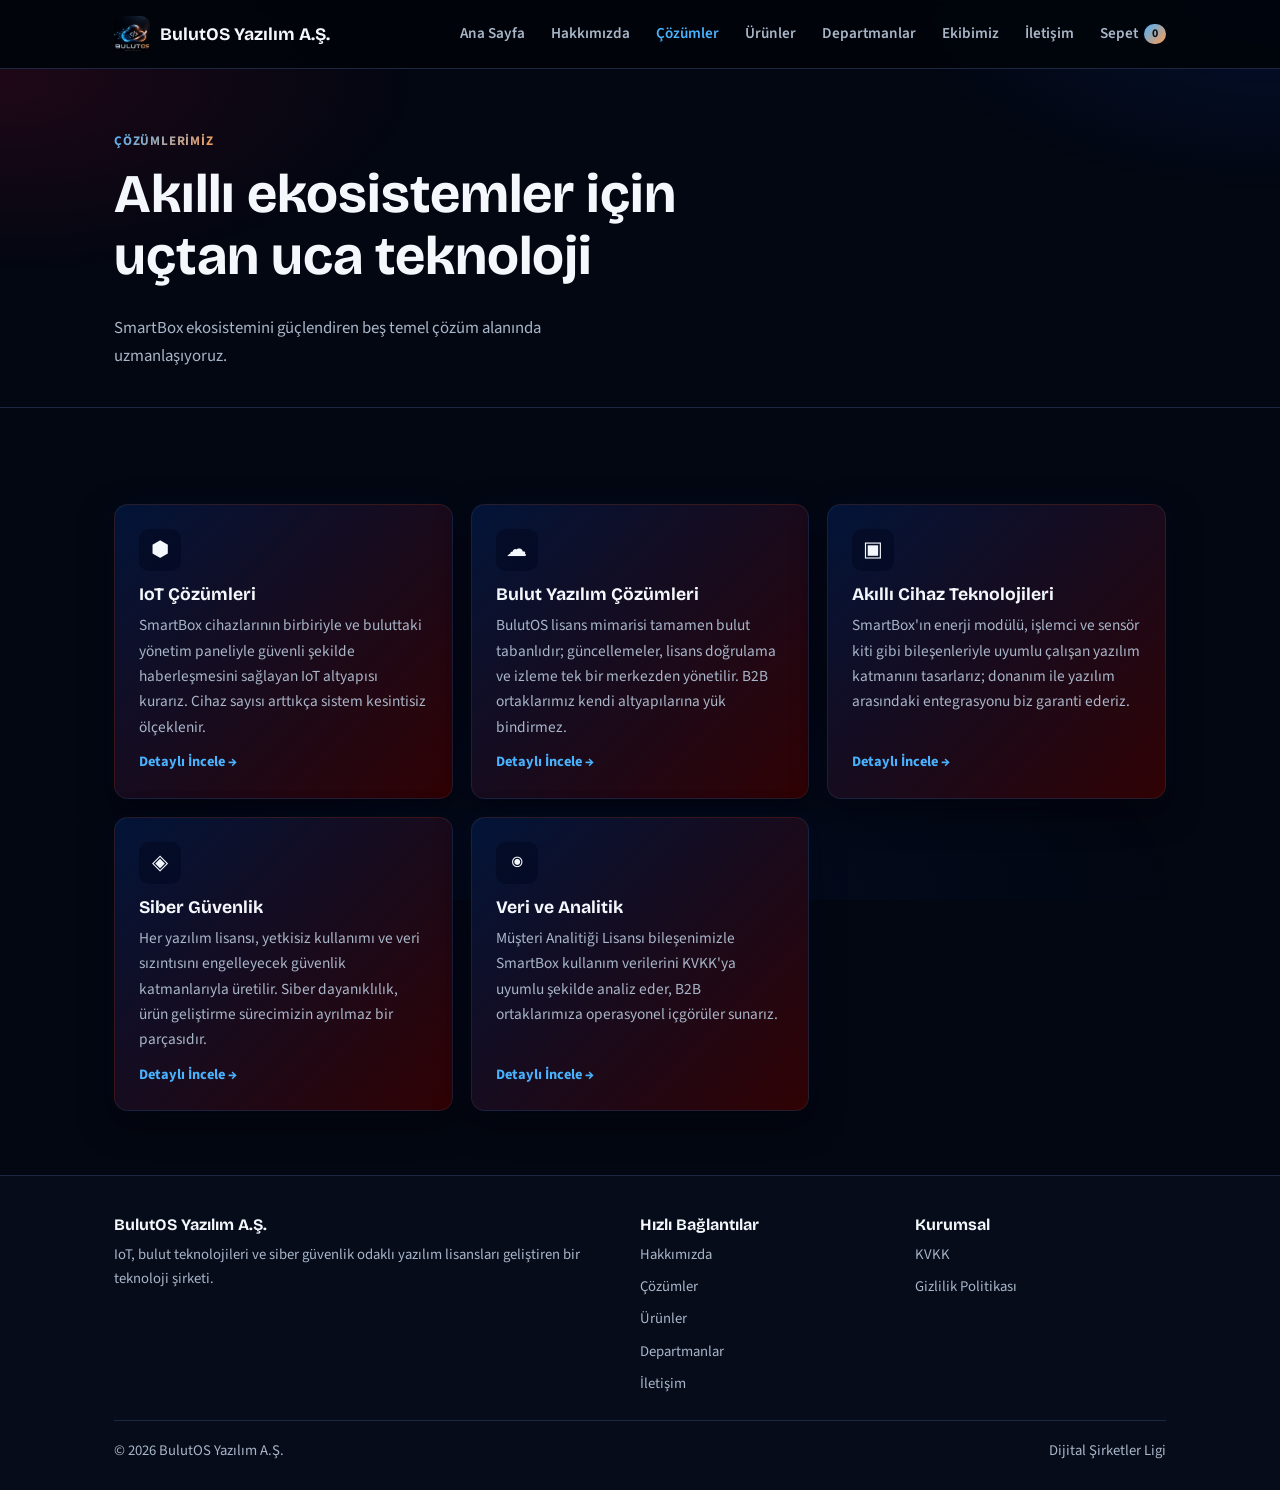
==== commit 1f00caa7: "Arka plan ve kartlar yeni tasarima gecirildi, logo CSS'e gomuldu" ====
--- a/cozumler.html
+++ b/cozumler.html
@@ -13,7 +13,7 @@
 <body>
 <header>
   <div class="wrap">
-    <a class="logo" href="index.html"><img src="logo.png" alt="BulutOS logosu">BulutOS Yazılım A.Ş.</a>
+    <a class="logo" href="index.html"><span class="logo-mark logo-bg" role="img" aria-label="BulutOS logosu"></span>BulutOS Yazılım A.Ş.</a>
     <nav class="main" id="mainNav" aria-label="Ana menü">
       <a href="index.html">Ana Sayfa</a>
       <a href="hakkimizda.html">Hakkımızda</a>
--- a/style.css
+++ b/style.css
@@ -1,11 +1,11 @@
 :root{
-  --bg:#151c27; --bg-soft:#1c2531; --card:#212b39; --line:#36465a;
-  --ink:#f5f8fb; --muted:#aebdcd;
+  --bg:#030712; --bg-soft:#060c1a; --card:#07101f; --line:#1c2842;
+  --ink:#f4f7fb; --muted:#a8b6c8;
   --blue:#4ab3ff; --orange:#ff9a4d;
   --grad:linear-gradient(135deg,var(--blue),var(--orange));
   --head:"Bricolage Grotesque","Trebuchet MS",sans-serif;
   --body:"Source Sans 3","Segoe UI",Arial,sans-serif;
-  --shadow:0 10px 30px rgba(0,0,0,.4);
+  --shadow:0 12px 32px rgba(0,0,0,.55);
 }
 *{box-sizing:border-box}
 html{scroll-behavior:smooth}
@@ -19,13 +19,13 @@
 body::before{
   content:"";position:fixed;inset:0;z-index:-1;
   background:
-    radial-gradient(42% 32% at 88% -4%, rgba(47,159,232,.22), transparent 70%),
-    radial-gradient(38% 28% at 4% 8%, rgba(255,122,60,.14), transparent 70%),
-    radial-gradient(60% 40% at 50% 100%, rgba(47,159,232,.08), transparent 70%);
+    radial-gradient(46% 30% at 0% 9%, rgba(95,10,35,.30), transparent 70%),
+    radial-gradient(42% 30% at 100% 0%, rgba(10,45,130,.26), transparent 70%),
+    radial-gradient(60% 40% at 50% 100%, rgba(10,45,130,.12), transparent 70%);
 }
 
 /* header */
-header{position:sticky;top:0;background:rgba(7,11,18,.85);backdrop-filter:blur(8px);border-bottom:1px solid var(--line);z-index:20}
+header{position:sticky;top:0;background:rgba(0,5,11,.9);backdrop-filter:blur(8px);border-bottom:1px solid var(--line);z-index:20}
 header .wrap{display:flex;align-items:center;justify-content:space-between;min-height:68px}
 .logo{display:flex;align-items:center;gap:10px;text-decoration:none;color:var(--ink);font:700 1.1rem var(--head)}
 .logo img{width:36px;height:36px;border-radius:9px;display:block}
@@ -68,14 +68,13 @@
 .grid-3{grid-template-columns:repeat(3,1fr)}
 .grid-4{grid-template-columns:repeat(4,1fr)}
 .card{
-  position:relative;background:linear-gradient(var(--card),var(--card)) padding-box,
-    linear-gradient(135deg, rgba(74,179,255,.85), rgba(255,154,77,.7)) border-box;
-  border:1.5px solid transparent;border-radius:14px;padding:24px;
-  box-shadow:var(--shadow), 0 0 26px rgba(74,179,255,.1);
+  position:relative;background:linear-gradient(135deg,#021438 0%,#180b1d 50%,#300204 100%);
+  border:1px solid rgba(255,255,255,.07);border-radius:14px;padding:24px;
+  box-shadow:var(--shadow), 0 0 30px rgba(20,70,180,.10);
   transition:transform .15s,box-shadow .15s;display:flex;flex-direction:column;height:100%
 }
-.card:hover{transform:translateY(-3px);box-shadow:var(--shadow), 0 0 32px rgba(74,179,255,.3)}
-.icon{width:42px;height:42px;border-radius:10px;background:rgba(47,159,232,.14);color:var(--blue);display:flex;align-items:center;justify-content:center;font-size:1.3rem;margin-bottom:14px;flex:none}
+.card:hover{transform:translateY(-3px);box-shadow:var(--shadow), 0 0 34px rgba(74,179,255,.22)}
+.icon{width:42px;height:42px;border-radius:10px;background:rgba(3,10,35,.75);color:var(--ink);display:flex;align-items:center;justify-content:center;font-size:1.3rem;margin-bottom:14px;flex:none}
 .card h3{margin-bottom:8px}
 .card p{font-size:.96rem;color:var(--muted);margin-bottom:10px;flex:1}
 .card .more,.card .tag{margin-top:auto}
@@ -101,8 +100,6 @@
 .team-placeholder{background:var(--card);border:1px dashed var(--line);border-radius:14px;padding:34px;text-align:center;color:var(--muted);margin-top:28px}
 
 /* why us (home) */
-.why .grid-4 .card{background:linear-gradient(rgba(255,255,255,.04),rgba(255,255,255,.04)) padding-box,
-  linear-gradient(135deg, rgba(74,179,255,.85), rgba(255,154,77,.7)) border-box}
 
 /* contact boxes get the same glowing frame as cards */
 .contact-info,form.contact,.panel{
@@ -194,24 +191,8 @@
   .order-meta{grid-template-columns:1fr}
 }
 
-/* ---------- Gradyan kartlar (buton tasarımıyla aynı: mavi → turuncu) ---------- */
-.card,
-.why .grid-4 .card{
-  background:var(--grad);
-  border:0;
-  color:#0a0e15;
-  box-shadow:0 10px 26px rgba(0,0,0,.35);
-}
-.card:hover{box-shadow:0 14px 34px rgba(74,179,255,.38)}
-.card h2,.card h3{color:#0a0e15}
-.card p,.team-card .roles{color:rgba(10,14,21,.85)}
-.card a,.card .more{color:#0a0e15;text-decoration:underline}
-.card .icon{background:rgba(10,14,21,.14);color:#0a0e15}
-.card .tag,.card .count{background:rgba(10,14,21,.16);color:#0a0e15}
-.card .price{border-top-color:rgba(10,14,21,.28);color:#0a0e15}
-.card .price span{color:rgba(10,14,21,.78)}
-.card .avatar{background:#0a0e15;color:#fff}
-.team-card .roles li::before{color:#0a0e15}
-.card .btn-primary{background:#0a0e15;color:#fff;box-shadow:none}
-.card .btn-primary:hover{filter:none;background:#1b2635}
-.legal-note{font-size:.9rem;margin-top:24px}+.legal-note{font-size:.9rem;margin-top:24px}
+
+/* ---------- Logo (resim CSS içine gömülü, ayrı dosyaya bağımlı değil) ---------- */
+.logo-mark{display:block;flex:none;width:36px;height:36px;border-radius:9px}
+.logo-bg{background:url("[data-uri]") center/cover no-repeat}
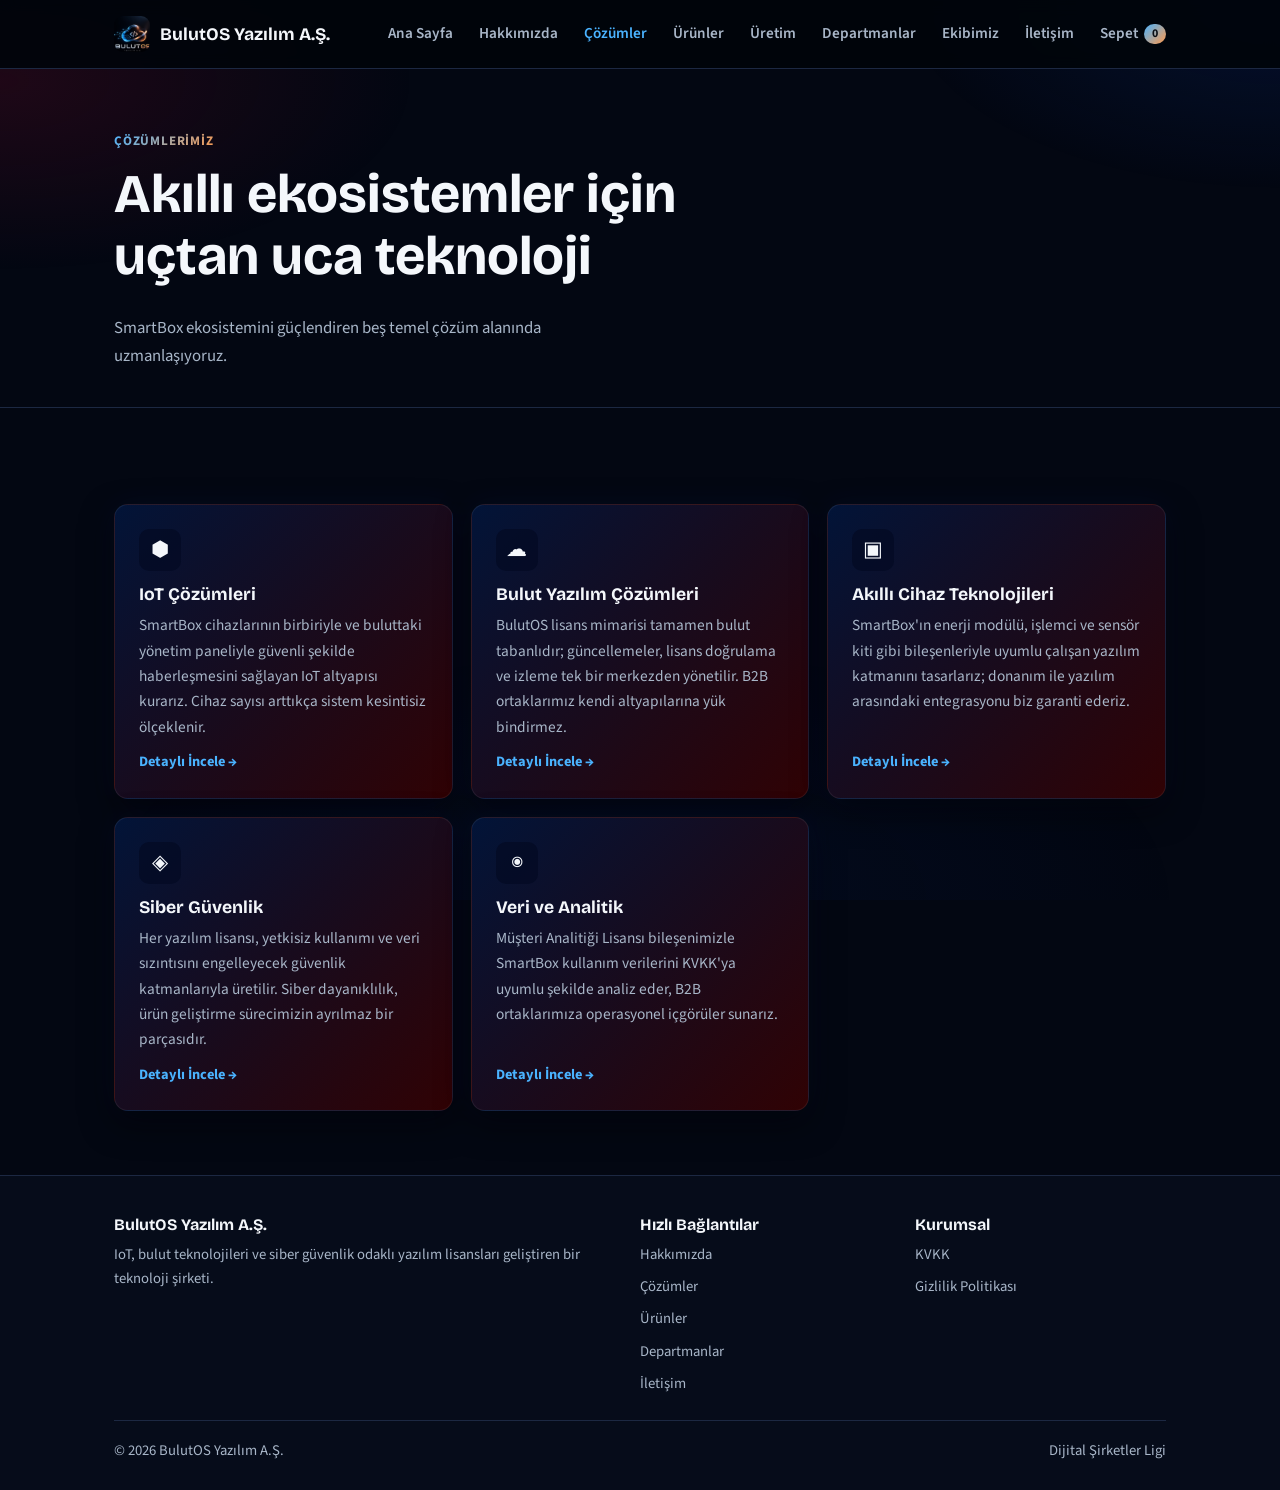
==== commit 30486d9a: "Sekme simgesi sayfalara gomuldu" ====
--- a/cozumler.html
+++ b/cozumler.html
@@ -4,7 +4,7 @@
 <meta charset="UTF-8">
 <meta name="viewport" content="width=device-width, initial-scale=1">
 <title>Çözümlerimiz — BulutOS Yazılım A.Ş.</title>
-<link rel="icon" href="logo.png">
+<link rel="icon" type="image/png" sizes="64x64" href="[data-uri]">
 <link rel="preconnect" href="https://fonts.googleapis.com">
 <link rel="preconnect" href="https://fonts.gstatic.com" crossorigin>
 <link href="https://fonts.googleapis.com/css2?family=Bricolage+Grotesque:wght@600;700&family=Source+Sans+3:wght@400;600&display=swap" rel="stylesheet">
@@ -19,6 +19,7 @@
       <a href="hakkimizda.html">Hakkımızda</a>
       <a href="cozumler.html" class="active">Çözümler</a>
       <a href="urunler.html">Ürünler</a>
+      <a href="uretim.html">Üretim</a>
       <a href="departmanlar.html">Departmanlar</a>
       <a href="ekip.html">Ekibimiz</a>
       <a href="iletisim.html">İletişim</a>
--- a/style.css
+++ b/style.css
@@ -195,4 +195,37 @@
 
 /* ---------- Logo (resim CSS içine gömülü, ayrı dosyaya bağımlı değil) ---------- */
 .logo-mark{display:block;flex:none;width:36px;height:36px;border-radius:9px}
-.logo-bg{background:url("[data-uri]") center/cover no-repeat}+.logo-bg{background:url("[data-uri]") center/cover no-repeat}
+
+/* ---------- Üretim sayfası ---------- */
+.card.own{border-color:var(--orange);box-shadow:var(--shadow), 0 0 30px rgba(255,154,77,.18)}
+.card .src{margin-top:auto;padding-top:10px;font-size:.85rem;color:var(--muted)}
+.card.own .src{color:var(--ink)}
+section h2 + .grid, section h2 + .table-scroll{margin-top:20px}
+.table-scroll{overflow-x:auto;margin-top:22px;border:1px solid var(--line);border-radius:14px}
+table{width:100%;border-collapse:collapse;min-width:560px}
+th,td{text-align:left;padding:14px 16px;border-bottom:1px solid var(--line)}
+th{font-family:var(--head);font-size:.9rem;color:var(--muted);background:rgba(255,255,255,.03)}
+tbody tr:last-child td{border-bottom:0}
+td:first-child{font-weight:600}
+td:not(:first-child){white-space:nowrap}
+.note{font-size:.9rem;color:var(--muted);margin-top:14px}
+
+tr.rec td{background:rgba(74,179,255,.08)}
+/* telefonda tablo: yana kaydırma yerine her satır bir kart */
+@media(max-width:700px){
+  .table-scroll{border:0;overflow:visible;border-radius:0}
+  table{min-width:0;border-collapse:separate}
+  table,tbody,tr,td{display:block;width:100%}
+  thead{position:absolute;left:-9999px;top:-9999px}
+  tr{border:1px solid var(--line);border-radius:14px;margin-bottom:14px;overflow:hidden;background:rgba(255,255,255,.02)}
+  td,td:not(:first-child){display:flex;justify-content:space-between;gap:16px;white-space:normal;text-align:right;padding:12px 16px}
+  td::before{content:attr(data-label);color:var(--muted);font-weight:400;text-align:left}
+  td:first-child{font-size:1.05rem;background:rgba(255,255,255,.05);text-align:left}
+  td:first-child::before{content:none}
+  tbody tr:last-child td{border-bottom:1px solid var(--line)}
+  tr td:last-child{border-bottom:0 !important}
+}
+
+.card .code{font-family:var(--head);font-size:.8rem;font-weight:700;letter-spacing:.06em;color:var(--muted);margin-bottom:8px}
+.card .code + .tag{align-self:flex-start}
